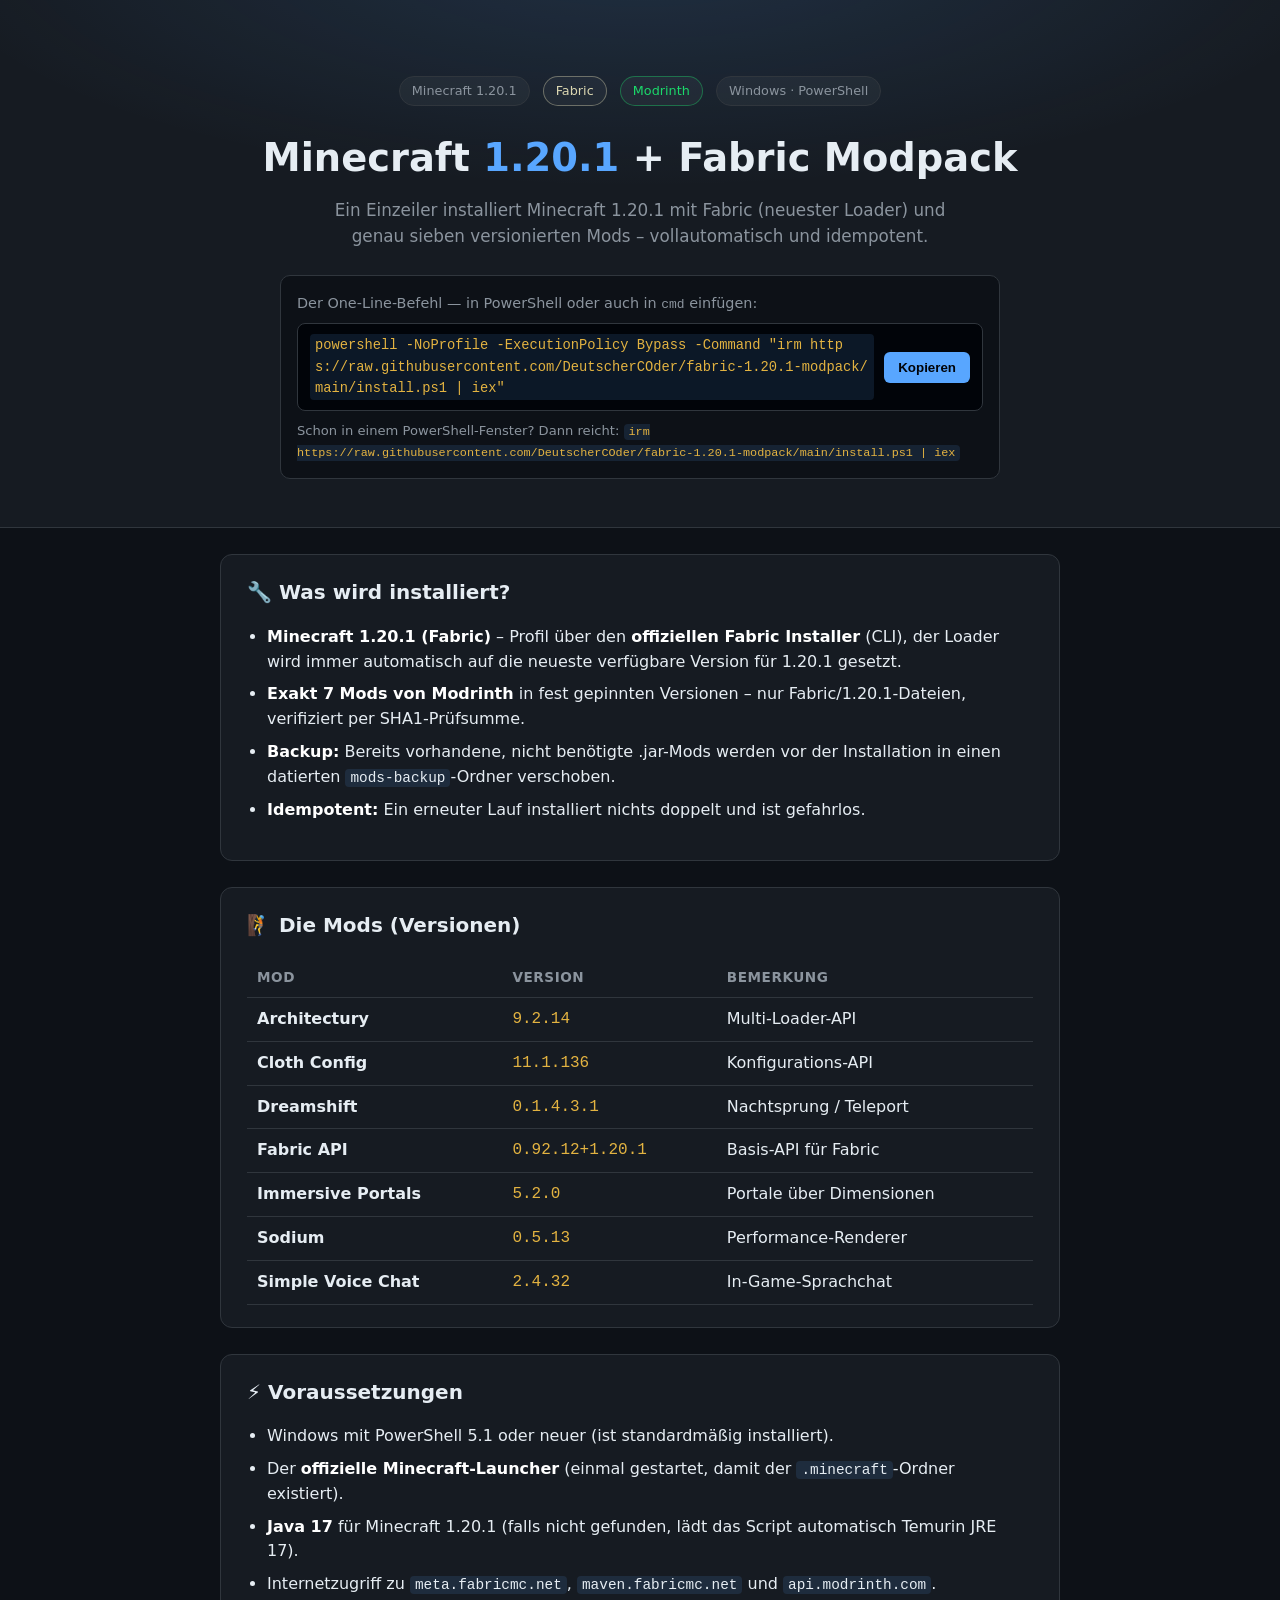
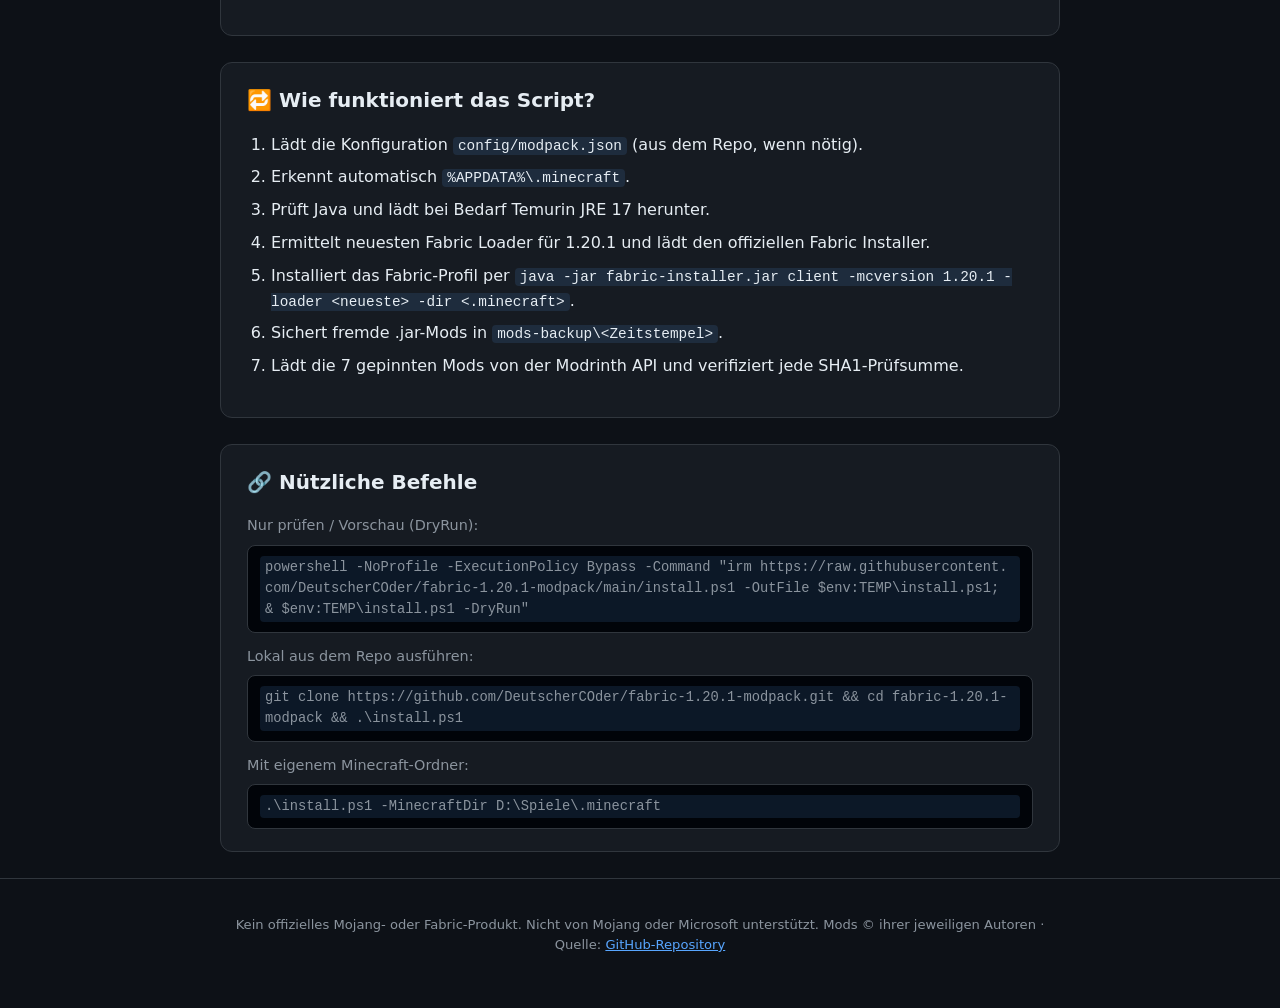
==== docs/index.html @ 3bd94fb4 "Minecraft 1.20.1 + Fabric Modpack-Installer (PowerShell, Modrinth-Mods, GitHub Pages)" ====
<!DOCTYPE html>
<html lang="de">
<head>
<meta charset="UTF-8">
<meta name="viewport" content="width=device-width, initial-scale=1.0">
<title>Minecraft 1.20.1 + Fabric Modpack &mdash; Installer</title>
<meta name="description" content="Automatischer Windows-PowerShell-Installer für Minecraft 1.20.1 mit Fabric und ausgewählten Modrinth-Mods.">
<link rel="stylesheet" href="style.css">
</head>
<body>

<header class="hero">
  <div class="container">
    <p class="badges">
      <span class="badge">Minecraft 1.20.1</span>
      <span class="badge badge-fabric">Fabric</span>
      <span class="badge badge-modrinth">Modrinth</span>
      <span class="badge">Windows &middot; PowerShell</span>
    </p>
    <h1>Minecraft <span class="accent">1.20.1</span> + Fabric Modpack</h1>
    <p class="sub">Ein Einzeiler installiert Minecraft 1.20.1 mit Fabric (neuester Loader) und genau sieben versionierten Mods &ndash; vollautomatisch und idempotent.</p>

    <div class="cmdbox">
      <p class="cmd-label">Der One-Line-Befehl &mdash; in PowerShell oder auch in <kbd>cmd</kbd> einfügen:</p>
      <div class="cmd-row">
        <code id="oneliner">powershell -NoProfile -ExecutionPolicy Bypass -Command "irm https://raw.githubusercontent.com/DeutscherCOder/fabric-1.20.1-modpack/main/install.ps1 | iex"</code>
        <button id="copybtn" onclick="copyCmd()">Kopieren</button>
      </div>
      <p class="cmd-hint">Schon in einem PowerShell-Fenster? Dann reicht: <code>irm https://raw.githubusercontent.com/DeutscherCOder/fabric-1.20.1-modpack/main/install.ps1 | iex</code></p>
      <p id="copied" class="copied hidden">&#10003; Befehl kopiert!</p>
    </div>
  </div>
</header>

<main class="container">
  <section class="card">
    <h2>&#128295; Was wird installiert?</h2>
    <ul class="checks">
      <li><strong>Minecraft 1.20.1 (Fabric)</strong> &ndash; Profil über den <strong>offiziellen Fabric Installer</strong> (CLI), der Loader wird immer automatisch auf die neueste verfügbare Version f&uuml;r 1.20.1 gesetzt.</li>
      <li><strong>Exakt 7 Mods von Modrinth</strong> in fest gepinnten Versionen &ndash; nur Fabric/1.20.1-Dateien, verifiziert per SHA1-Pr&uuml;fsumme.</li>
      <li><strong>Backup:</strong> Bereits vorhandene, nicht ben&ouml;tigte&nbsp;.jar-Mods werden vor der Installation in einen datierten <code>mods-backup</code>-Ordner verschoben.</li>
      <li><strong>Idempotent:</strong> Ein erneuter Lauf installiert nichts doppelt und ist gefahrlos.</li>
    </ul>
  </section>

  <section class="card">
    <h2>&#129495; Die Mods (Versionen)</h2>
    <div class="table-wrap">
      <table>
        <thead>
          <tr><th>Mod</th><th>Version</th><th>Bemerkung</th></tr>
        </thead>
        <tbody>
          <tr><td>Architectury</td><td>9.2.14</td><td>Multi-Loader-API</td></tr>
          <tr><td>Cloth Config</td><td>11.1.136</td><td>Konfigurations-API</td></tr>
          <tr><td>Dreamshift</td><td>0.1.4.3.1</td><td>Nachtsprung / Teleport</td></tr>
          <tr><td>Fabric API</td><td>0.92.12+1.20.1</td><td>Basis-API f&uuml;r Fabric</td></tr>
          <tr><td>Immersive Portals</td><td>5.2.0</td><td>Portale &uuml;ber Dimensionen</td></tr>
          <tr><td>Sodium</td><td>0.5.13</td><td>Performance-Renderer</td></tr>
          <tr><td>Simple Voice Chat</td><td>2.4.32</td><td>In-Game-Sprachchat</td></tr>
        </tbody>
      </table>
    </div>
  </section>

  <section class="card">
    <h2>&#9889; Voraussetzungen</h2>
    <ul class="checks">
      <li>Windows mit PowerShell 5.1 oder neuer (ist standardm&auml;&szlig;ig installiert).</li>
      <li>Der <strong>offizielle Minecraft-Launcher</strong> (einmal gestartet, damit der <code>.minecraft</code>-Ordner existiert).</li>
      <li><strong>Java 17</strong> f&uuml;r Minecraft 1.20.1 (falls nicht gefunden, l&auml;dt das Script automatisch Temurin JRE 17).</li>
      <li>Internetzugriff zu <code>meta.fabricmc.net</code>, <code>maven.fabricmc.net</code> und <code>api.modrinth.com</code>.</li>
    </ul>
  </section>

  <section class="card">
    <h2>&#128257; Wie funktioniert das Script?</h2>
    <ol class="steps">
      <li>L&auml;dt die Konfiguration <code>config/modpack.json</code> (aus dem Repo, wenn n&ouml;tig).</li>
      <li>Erkennt automatisch <code>%APPDATA%\.minecraft</code>.</li>
      <li>Pr&uuml;ft Java und l&auml;dt bei Bedarf Temurin JRE 17 herunter.</li>
      <li>Ermittelt neuesten Fabric Loader f&uuml;r 1.20.1 und l&auml;dt den offiziellen Fabric Installer.</li>
      <li>Installiert das Fabric-Profil per <code>java -jar fabric-installer.jar client -mcversion 1.20.1 -loader &lt;neueste&gt; -dir &lt;.minecraft&gt;</code>.</li>
      <li>Sichert fremde .jar-Mods in <code>mods-backup\&lt;Zeitstempel&gt;</code>.</li>
      <li>L&auml;dt die 7 gepinnten Mods von der Modrinth API und verifiziert jede SHA1-Pr&uuml;fsumme.</li>
    </ol>
  </section>

  <section class="card">
    <h2>&#128279; N&uuml;tzliche Befehle</h2>
    <div class="cmdgrid">
      <div>
        <p class="cmd-label">Nur pr&uuml;fen / Vorschau (DryRun):</p>
        <div class="cmd-row"><code>powershell -NoProfile -ExecutionPolicy Bypass -Command "irm https://raw.githubusercontent.com/DeutscherCOder/fabric-1.20.1-modpack/main/install.ps1 -OutFile $env:TEMP\install.ps1; &amp; $env:TEMP\install.ps1 -DryRun"</code></div>
      </div>
      <div>
        <p class="cmd-label">Lokal aus dem Repo ausf&uuml;hren:</p>
        <div class="cmd-row"><code>git clone https://github.com/DeutscherCOder/fabric-1.20.1-modpack.git &amp;&amp; cd fabric-1.20.1-modpack &amp;&amp; .\install.ps1</code></div>
      </div>
      <div>
        <p class="cmd-label">Mit eigenem Minecraft-Ordner:</p>
        <div class="cmd-row"><code>.\install.ps1 -MinecraftDir D:\Spiele\.minecraft</code></div>
      </div>
    </div>
  </section>
</main>

<footer class="footer">
  <div class="container">
    <p>Kein offizielles Mojang- oder Fabric-Produkt. Nicht von Mojang oder Microsoft unterst&uuml;tzt. Mods &copy; ihrer jeweiligen Autoren &middot; Quelle: <a href="https://github.com/DeutscherCOder/fabric-1.20.1-modpack" target="_blank" rel="noopener">GitHub-Repository</a></p>
  </div>
</footer>

<script>
function copyCmd() {
  const el = document.getElementById('oneliner');
  const text = el.innerText;
  const done = () => {
    const c = document.getElementById('copied');
    c.classList.remove('hidden');
    setTimeout(() => c.classList.add('hidden'), 2000);
  };
  if (navigator.clipboard && navigator.clipboard.writeText) {
    navigator.clipboard.writeText(text).then(done);
  } else {
    const ta = document.createElement('textarea');
    ta.value = text; document.body.appendChild(ta); ta.select();
    document.execCommand('copy'); document.body.removeChild(ta); done();
  }
}
</script>
</body>
</html>
---- docs/style.css ----
:root {
  --bg: #0d1117;
  --bg-2: #161b22;
  --border: #30363d;
  --text: #e6edf3;
  --muted: #8b949e;
  --accent: #58a6ff;
  --green: #3fb950;
  --fabric: #dbd7b1;
  --modrinth: #1bd96a;
}

* { box-sizing: border-box; }

body {
  margin: 0;
  font-family: "Segoe UI", system-ui, -apple-system, sans-serif;
  background: var(--bg);
  color: var(--text);
  line-height: 1.55;
}

.container { max-width: 880px; margin: 0 auto; padding: 0 20px; }

/* Hero */
.hero {
  padding: 56px 0 48px;
  text-align: center;
  background:
    radial-gradient(1200px 400px at 50% -10%, rgba(88,166,255,0.15), transparent 60%),
    var(--bg-2);
  border-bottom: 1px solid var(--border);
}

.badges { margin-bottom: 18px; }
.badge {
  display: inline-block;
  margin: 4px;
  padding: 4px 12px;
  border-radius: 999px;
  border: 1px solid var(--border);
  background: rgba(255,255,255,0.04);
  color: var(--muted);
  font-size: 0.8rem;
}
.badge-fabric { color: var(--fabric); border-color: rgba(219,215,177,0.4); }
.badge-modrinth { color: var(--modrinth); border-color: rgba(27,217,106,0.4); }

.hero h1 { font-size: 2.4rem; margin: 6px 0 10px; }
.accent { color: var(--accent); }
.sub { color: var(--muted); max-width: 640px; margin: 0 auto 26px; font-size: 1.05rem; }

/* Command box */
.cmdbox {
  max-width: 720px;
  margin: 0 auto;
  text-align: left;
  background: var(--bg);
  border: 1px solid var(--border);
  border-radius: 10px;
  padding: 16px;
}
.cmd-label { margin: 0 0 8px; color: var(--muted); font-size: 0.9rem; }
.cmd-row {
  display: flex;
  align-items: center;
  gap: 10px;
  background: #010409;
  border: 1px solid var(--border);
  border-radius: 8px;
  padding: 10px 12px;
}
.cmd-row code {
  flex: 1;
  font-family: Consolas, "Cascadia Mono", monospace;
  font-size: 0.86rem;
  color: #e3b341;
  word-break: break-all;
  white-space: pre-wrap;
}
.cmd-row button {
  background: var(--accent);
  color: #010409;
  border: 0;
  padding: 8px 14px;
  border-radius: 6px;
  font-weight: 600;
  cursor: pointer;
  white-space: nowrap;
}
.cmd-row button:hover { filter: brightness(1.1); }
.cmd-hint { margin: 10px 0 0; font-size: 0.82rem; color: var(--muted); }
.cmd-hint code { color: #e3b341; font-family: Consolas, monospace; }
.copied { color: var(--green); font-size: 0.85rem; margin: 8px 0 0; }
.hidden { display: none; }

/* Cards */
.card {
  background: var(--bg-2);
  border: 1px solid var(--border);
  border-radius: 12px;
  margin: 26px 0;
  padding: 22px 26px;
}
.card h2 { margin-top: 0; font-size: 1.25rem; }

.checks { padding-left: 20px; }
.checks li { margin: 8px 0; }
.checks strong { color: #fff; }
code, kbd { font-family: Consolas, "Cascadia Mono", monospace; font-size: 0.9em; }
code { background: rgba(88,166,255,0.12); padding: 1px 5px; border-radius: 4px; }

.steps { padding-left: 24px; }
.steps li { margin: 8px 0; }

/* Table */
.table-wrap { overflow-x: auto; }
table { width: 100%; border-collapse: collapse; }
th, td { text-align: left; padding: 9px 10px; border-bottom: 1px solid var(--border); }
th { color: var(--muted); font-size: 0.85rem; text-transform: uppercase; letter-spacing: 0.04em; }
td:first-child { font-weight: 600; }
td:nth-child(2) { color: #e3b341; font-family: Consolas, monospace; white-space: nowrap; }

/* Command grid */
.cmdgrid { display: grid; gap: 12px; }
.cmdgrid .cmd-row code { color: #8b949e; }

/* Footer */
.footer {
  border-top: 1px solid var(--border);
  color: var(--muted);
  font-size: 0.82rem;
  padding: 22px 0 40px;
  text-align: center;
}
.footer a { color: var(--accent); }

@media (max-width: 600px) {
  .hero h1 { font-size: 1.7rem; }
  .cmd-row { flex-direction: column; }
  .cmd-row button { width: 100%; }
}
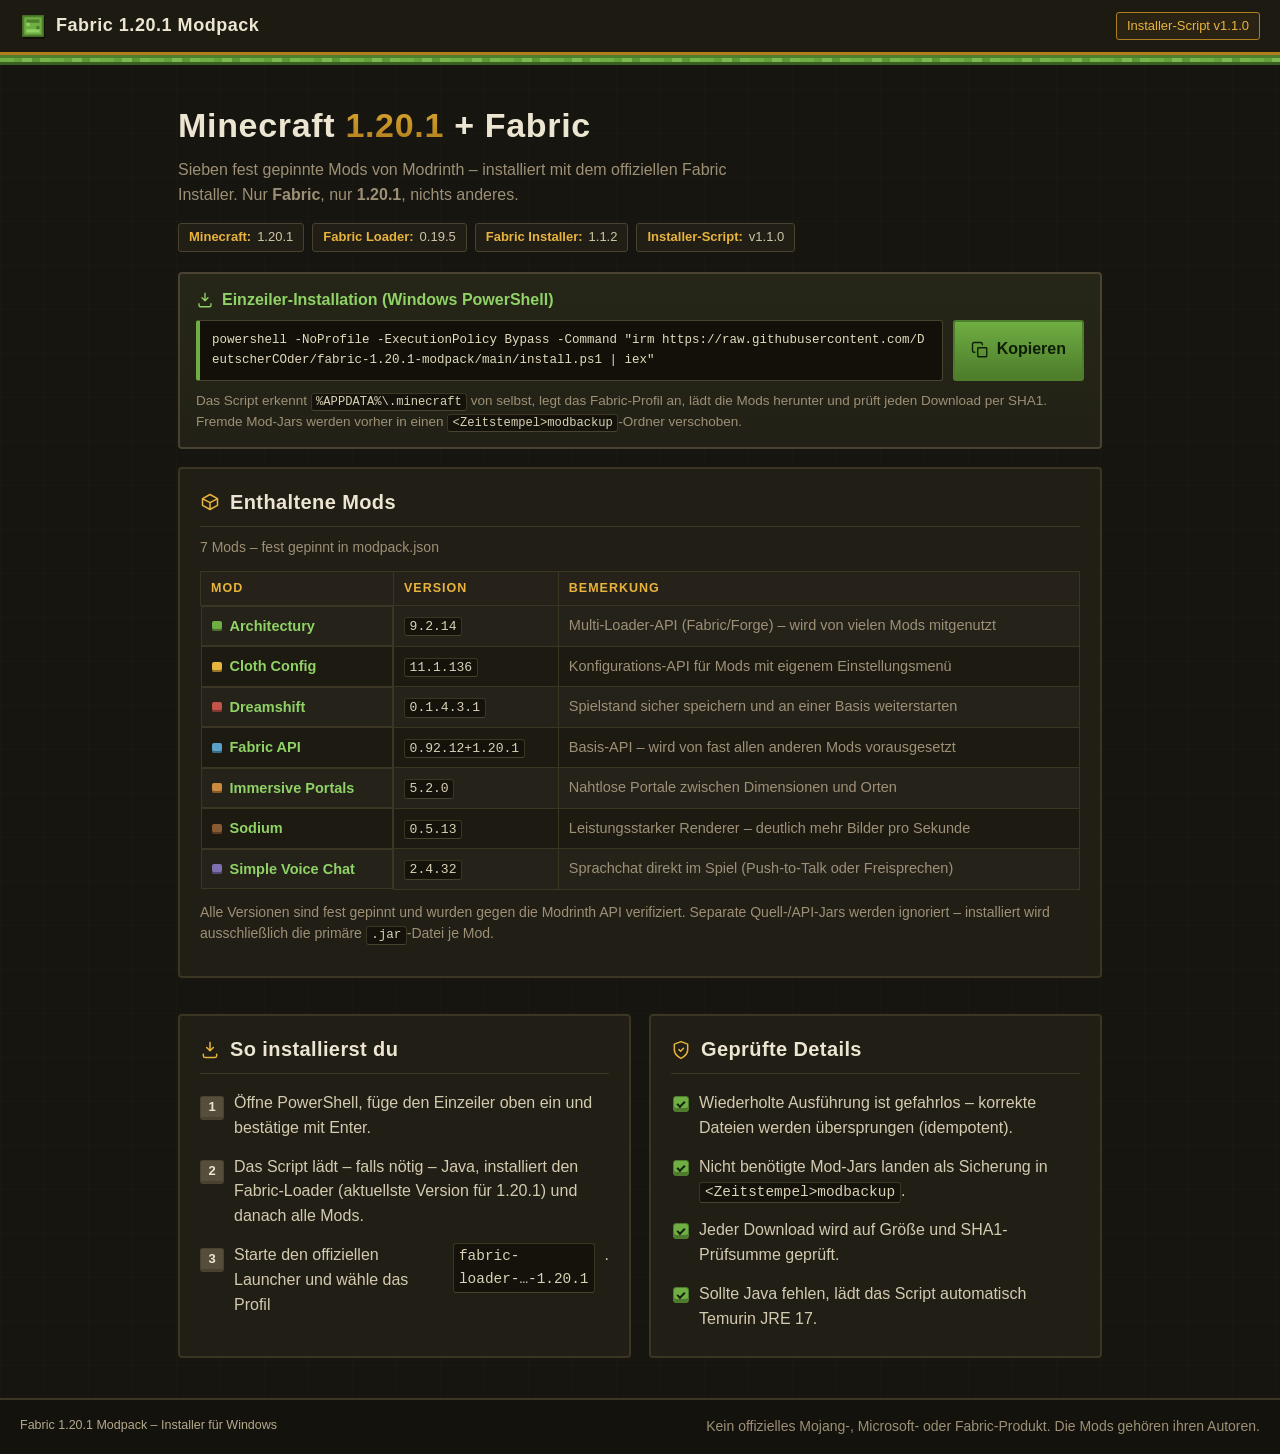
==== commit a40cd256: "Website ueberarbeitet + UTF-8 + Backup-Format '<Zeitstempel>modbackup' + echtes Download-Progress" ====
--- a/docs/index.html
+++ b/docs/index.html
@@ -1,133 +1,263 @@
 <!DOCTYPE html>
 <html lang="de">
 <head>
-<meta charset="UTF-8">
-<meta name="viewport" content="width=device-width, initial-scale=1.0">
-<title>Minecraft 1.20.1 + Fabric Modpack &mdash; Installer</title>
-<meta name="description" content="Automatischer Windows-PowerShell-Installer für Minecraft 1.20.1 mit Fabric und ausgewählten Modrinth-Mods.">
+<meta charset="utf-8">
+<meta name="viewport" content="width=device-width, initial-scale=1">
+<title>Fabric 1.20.1 Modpack – Installer</title>
+<link rel="icon" href="data:image/svg+xml,%3Csvg xmlns='http://www.w3.org/2000/svg' viewBox='0 0 16 16'%3E%3Crect width='16' height='16' fill='%236fae43'/%3E%3Crect width='16' height='4' fill='%234e7d2c'/%3E%3C/svg%3E">
 <link rel="stylesheet" href="style.css">
 </head>
 <body>
 
-<header class="hero">
-  <div class="container">
-    <p class="badges">
-      <span class="badge">Minecraft 1.20.1</span>
-      <span class="badge badge-fabric">Fabric</span>
-      <span class="badge badge-modrinth">Modrinth</span>
-      <span class="badge">Windows &middot; PowerShell</span>
-    </p>
-    <h1>Minecraft <span class="accent">1.20.1</span> + Fabric Modpack</h1>
-    <p class="sub">Ein Einzeiler installiert Minecraft 1.20.1 mit Fabric (neuester Loader) und genau sieben versionierten Mods &ndash; vollautomatisch und idempotent.</p>
-
-    <div class="cmdbox">
-      <p class="cmd-label">Der One-Line-Befehl &mdash; in PowerShell oder auch in <kbd>cmd</kbd> einfügen:</p>
+<header class="topbar">
+  <div class="brand">
+    <svg viewBox="0 0 24 24" class="brand-ico" aria-hidden="true">
+      <rect x="3" y="3" width="18" height="18" fill="#6fae43" stroke="#4e7d2c" stroke-width="2"/>
+      <rect x="6" y="6" width="12" height="3" fill="#4e7d2c"/>
+      <rect x="6" y="15" width="12" height="3" fill="#8fd265"/>
+      <rect x="6" y="9" width="3" height="3" fill="#8fd265"/>
+      <rect x="15" y="12" width="3" height="3" fill="#4e7d2c"/>
+    </svg>
+    <span>Fabric&nbsp;1.20.1&nbsp;Modpack</span>
+  </div>
+  <span class="chip chip-gold" id="chipScript">Installer-Script v…</span>
+</header>
+
+<div class="grass" aria-hidden="true"></div>
+
+<main class="wrap">
+
+  <section class="hero">
+    <h1>Minecraft <em>1.20.1</em> + Fabric</h1>
+    <p class="sub">Sieben fest gepinnte Mods von Modrinth – installiert mit dem
+       offiziellen Fabric Installer. Nur <strong>Fabric</strong>, nur
+       <strong>1.20.1</strong>, nichts anderes.</p>
+
+    <div class="facts" id="facts">
+      <span class="chip">Minecraft-Version: lädt …</span>
+    </div>
+
+    <div class="cmd">
+      <div class="cmd-label">
+        <svg viewBox="0 0 24 24" class="ic" aria-hidden="true"><path d="M4 17v2a2 2 0 0 0 2 2h12a2 2 0 0 0 2-2v-2M12 3v10m0 0l-4-4m4 4l4-4"/></svg>
+        Einzeiler-Installation (Windows PowerShell)
+      </div>
       <div class="cmd-row">
-        <code id="oneliner">powershell -NoProfile -ExecutionPolicy Bypass -Command "irm https://raw.githubusercontent.com/DeutscherCOder/fabric-1.20.1-modpack/main/install.ps1 | iex"</code>
-        <button id="copybtn" onclick="copyCmd()">Kopieren</button>
+        <code id="oneline">powershell -NoProfile -ExecutionPolicy Bypass -Command "irm https://raw.githubusercontent.com/DeutscherCOder/fabric-1.20.1-modpack/main/install.ps1 | iex"</code>
+        <button id="copyBtn" type="button">
+          <svg viewBox="0 0 24 24" class="ic" aria-hidden="true"><rect x="9" y="9" width="12" height="12" rx="1"/><path d="M5 15H4a2 2 0 0 1-2-2V4a2 2 0 0 1 2-2h9a2 2 0 0 1 2 2v1"/></svg>
+          <span id="copyLabel">Kopieren</span>
+        </button>
       </div>
-      <p class="cmd-hint">Schon in einem PowerShell-Fenster? Dann reicht: <code>irm https://raw.githubusercontent.com/DeutscherCOder/fabric-1.20.1-modpack/main/install.ps1 | iex</code></p>
-      <p id="copied" class="copied hidden">&#10003; Befehl kopiert!</p>
+      <p class="cmd-hint">Das Script erkennt <code>%APPDATA%\.minecraft</code> von selbst,
+         legt das Fabric-Profil an, lädt die Mods herunter und prüft jeden Download per SHA1.
+         Fremde Mod-Jars werden vorher in einen <code>&lt;Zeitstempel&gt;modbackup</code>-Ordner
+         verschoben.</p>
     </div>
-  </div>
-</header>
-
-<main class="container">
-  <section class="card">
-    <h2>&#128295; Was wird installiert?</h2>
-    <ul class="checks">
-      <li><strong>Minecraft 1.20.1 (Fabric)</strong> &ndash; Profil über den <strong>offiziellen Fabric Installer</strong> (CLI), der Loader wird immer automatisch auf die neueste verfügbare Version f&uuml;r 1.20.1 gesetzt.</li>
-      <li><strong>Exakt 7 Mods von Modrinth</strong> in fest gepinnten Versionen &ndash; nur Fabric/1.20.1-Dateien, verifiziert per SHA1-Pr&uuml;fsumme.</li>
-      <li><strong>Backup:</strong> Bereits vorhandene, nicht ben&ouml;tigte&nbsp;.jar-Mods werden vor der Installation in einen datierten <code>mods-backup</code>-Ordner verschoben.</li>
-      <li><strong>Idempotent:</strong> Ein erneuter Lauf installiert nichts doppelt und ist gefahrlos.</li>
-    </ul>
   </section>
 
-  <section class="card">
-    <h2>&#129495; Die Mods (Versionen)</h2>
-    <div class="table-wrap">
+  <section class="card" id="mods">
+    <h2>
+      <svg viewBox="0 0 24 24" class="ic" aria-hidden="true"><path d="M21 8l-9-5-9 5v8l9 5 9-5V8zM3.3 8.2L12 12.8l8.7-4.6M12 12.8V21"/></svg>
+      Enthaltene Mods
+    </h2>
+    <p class="muted" id="modStatus">Lade Modliste aus <code>modpack.json</code> …</p>
+    <div class="tablewrap">
       <table>
         <thead>
           <tr><th>Mod</th><th>Version</th><th>Bemerkung</th></tr>
         </thead>
-        <tbody>
-          <tr><td>Architectury</td><td>9.2.14</td><td>Multi-Loader-API</td></tr>
-          <tr><td>Cloth Config</td><td>11.1.136</td><td>Konfigurations-API</td></tr>
-          <tr><td>Dreamshift</td><td>0.1.4.3.1</td><td>Nachtsprung / Teleport</td></tr>
-          <tr><td>Fabric API</td><td>0.92.12+1.20.1</td><td>Basis-API f&uuml;r Fabric</td></tr>
-          <tr><td>Immersive Portals</td><td>5.2.0</td><td>Portale &uuml;ber Dimensionen</td></tr>
-          <tr><td>Sodium</td><td>0.5.13</td><td>Performance-Renderer</td></tr>
-          <tr><td>Simple Voice Chat</td><td>2.4.32</td><td>In-Game-Sprachchat</td></tr>
+        <tbody id="modRows">
+          <tr><td colspan="3" class="placeholder">…</td></tr>
         </tbody>
       </table>
     </div>
+    <p class="muted note">Alle Versionen sind fest gepinnt und wurden gegen die Modrinth API
+       verifiziert. Separate Quell-/API-Jars werden ignoriert – installiert wird ausschließlich
+       die primäre <code>.jar</code>-Datei je Mod.</p>
   </section>
 
-  <section class="card">
-    <h2>&#9889; Voraussetzungen</h2>
-    <ul class="checks">
-      <li>Windows mit PowerShell 5.1 oder neuer (ist standardm&auml;&szlig;ig installiert).</li>
-      <li>Der <strong>offizielle Minecraft-Launcher</strong> (einmal gestartet, damit der <code>.minecraft</code>-Ordner existiert).</li>
-      <li><strong>Java 17</strong> f&uuml;r Minecraft 1.20.1 (falls nicht gefunden, l&auml;dt das Script automatisch Temurin JRE 17).</li>
-      <li>Internetzugriff zu <code>meta.fabricmc.net</code>, <code>maven.fabricmc.net</code> und <code>api.modrinth.com</code>.</li>
-    </ul>
-  </section>
-
-  <section class="card">
-    <h2>&#128257; Wie funktioniert das Script?</h2>
-    <ol class="steps">
-      <li>L&auml;dt die Konfiguration <code>config/modpack.json</code> (aus dem Repo, wenn n&ouml;tig).</li>
-      <li>Erkennt automatisch <code>%APPDATA%\.minecraft</code>.</li>
-      <li>Pr&uuml;ft Java und l&auml;dt bei Bedarf Temurin JRE 17 herunter.</li>
-      <li>Ermittelt neuesten Fabric Loader f&uuml;r 1.20.1 und l&auml;dt den offiziellen Fabric Installer.</li>
-      <li>Installiert das Fabric-Profil per <code>java -jar fabric-installer.jar client -mcversion 1.20.1 -loader &lt;neueste&gt; -dir &lt;.minecraft&gt;</code>.</li>
-      <li>Sichert fremde .jar-Mods in <code>mods-backup\&lt;Zeitstempel&gt;</code>.</li>
-      <li>L&auml;dt die 7 gepinnten Mods von der Modrinth API und verifiziert jede SHA1-Pr&uuml;fsumme.</li>
-    </ol>
-  </section>
-
-  <section class="card">
-    <h2>&#128279; N&uuml;tzliche Befehle</h2>
-    <div class="cmdgrid">
-      <div>
-        <p class="cmd-label">Nur pr&uuml;fen / Vorschau (DryRun):</p>
-        <div class="cmd-row"><code>powershell -NoProfile -ExecutionPolicy Bypass -Command "irm https://raw.githubusercontent.com/DeutscherCOder/fabric-1.20.1-modpack/main/install.ps1 -OutFile $env:TEMP\install.ps1; &amp; $env:TEMP\install.ps1 -DryRun"</code></div>
-      </div>
-      <div>
-        <p class="cmd-label">Lokal aus dem Repo ausf&uuml;hren:</p>
-        <div class="cmd-row"><code>git clone https://github.com/DeutscherCOder/fabric-1.20.1-modpack.git &amp;&amp; cd fabric-1.20.1-modpack &amp;&amp; .\install.ps1</code></div>
-      </div>
-      <div>
-        <p class="cmd-label">Mit eigenem Minecraft-Ordner:</p>
-        <div class="cmd-row"><code>.\install.ps1 -MinecraftDir D:\Spiele\.minecraft</code></div>
-      </div>
-    </div>
-  </section>
+  <div class="grid2">
+    <section class="card">
+      <h2>
+        <svg viewBox="0 0 24 24" class="ic" aria-hidden="true"><path d="M12 3v10m0 0l-4-4m4 4l4-4M4 17v2a2 2 0 0 0 2 2h12a2 2 0 0 0 2-2v-2"/></svg>
+        So installierst du
+      </h2>
+      <ol class="steps">
+        <li>
+          <span class="step-n">1</span>
+          Öffne PowerShell, füge den Einzeiler oben ein und bestätige mit Enter.
+        </li>
+        <li>
+          <span class="step-n">2</span>
+          Das Script lädt – falls nötig – Java, installiert den Fabric-Loader (aktuellste
+          Version für 1.20.1) und danach alle Mods.
+        </li>
+        <li>
+          <span class="step-n">3</span>
+          Starte den offiziellen Launcher und wähle das Profil
+          <code>fabric-loader-…-1.20.1</code>.
+        </li>
+      </ol>
+    </section>
+
+    <section class="card">
+      <h2>
+        <svg viewBox="0 0 24 24" class="ic" aria-hidden="true"><path d="M12 22s8-3.5 8-10V5l-8-3-8 3v7c0 6.5 8 10 8 10z"/><path d="M9.5 11.5l2 2 3.5-3.5"/></svg>
+        Geprüfte Details
+      </h2>
+      <ul class="checks">
+        <li>Wiederholte Ausführung ist gefahrlos – korrekte Dateien werden übersprungen (idempotent).</li>
+        <li>Nicht benötigte Mod-Jars landen als Sicherung in <code>&lt;Zeitstempel&gt;modbackup</code>.</li>
+        <li>Jeder Download wird auf Größe und SHA1-Prüfsumme geprüft.</li>
+        <li>Sollte Java fehlen, lädt das Script automatisch Temurin&nbsp;JRE&nbsp;17.</li>
+      </ul>
+    </section>
+  </div>
+
 </main>
 
-<footer class="footer">
-  <div class="container">
-    <p>Kein offizielles Mojang- oder Fabric-Produkt. Nicht von Mojang oder Microsoft unterst&uuml;tzt. Mods &copy; ihrer jeweiligen Autoren &middot; Quelle: <a href="https://github.com/DeutscherCOder/fabric-1.20.1-modpack" target="_blank" rel="noopener">GitHub-Repository</a></p>
-  </div>
+<footer>
+  <span>Fabric 1.20.1 Modpack – Installer für Windows</span>
+  <span class="muted">Kein offizielles Mojang-, Microsoft- oder Fabric-Produkt. Die Mods gehören ihren Autoren.</span>
 </footer>
 
 <script>
-function copyCmd() {
-  const el = document.getElementById('oneliner');
-  const text = el.innerText;
-  const done = () => {
-    const c = document.getElementById('copied');
-    c.classList.remove('hidden');
-    setTimeout(() => c.classList.add('hidden'), 2000);
-  };
-  if (navigator.clipboard && navigator.clipboard.writeText) {
-    navigator.clipboard.writeText(text).then(done);
-  } else {
-    const ta = document.createElement('textarea');
-    ta.value = text; document.body.appendChild(ta); ta.select();
-    document.execCommand('copy'); document.body.removeChild(ta); done();
-  }
-}
+(function () {
+  "use strict";
+
+  var RAW = "https://raw.githubusercontent.com/DeutscherCOder/fabric-1.20.1-modpack/main/config/modpack.json";
+
+  function el(id) { return document.getElementById(id); }
+
+  function fetchConfig() {
+    var sources = [RAW, "../config/modpack.json", "./config/modpack.json"];
+    var lastErr = null;
+    function attempt() {
+      if (!sources.length) return Promise.reject(lastErr || new Error("k.A."));
+      var src = sources.shift();
+      return fetch(src, { cache: "no-store" })
+        .then(function (r) {
+          if (!r.ok) throw new Error("HTTP " + r.status);
+          return r.json();
+        })
+        .catch(function (e) { lastErr = e; return attempt(); });
+    }
+    return attempt();
+  }
+
+  // Inline-SVG-Bausteine für die Tabellen-Zeile (keine Emojis)
+  var dotColors = ["#6fae43", "#e8b43d", "#c2544a", "#5aa2c9", "#c98a3d", "#8a5a33", "#7f6fae"];
+
+  function renderFacts(cfg) {
+    var v = cfg.versions || {};
+    var items = [
+      ["Minecraft", v.minecraft || cfg.minecraftVersion || "1.20.1", ""],
+      ["Fabric Loader", v.loader || "0.19.5", "Stand – wird bei Installation automatisch auf die neueste gesetzt"],
+      ["Fabric Installer", v.installer || "1.1.2", ""],
+      ["Installer-Script", "v" + (v.script || cfg.scriptVersion || "1.1.0"), ""]
+    ];
+    var wrap = el("facts");
+    wrap.innerHTML = "";
+    items.forEach(function (it) {
+      var chip = document.createElement("span");
+      chip.className = "chip";
+      chip.innerHTML = "<b>" + it[0] + ":</b> " + it[1];
+      if (it[2]) {
+        chip.title = it[2];
+        chip.classList.add("chip-tip");
+      }
+      wrap.appendChild(chip);
+    });
+    var s = el("chipScript");
+    var sv = v.script || cfg.scriptVersion;
+    s.textContent = sv ? "Installer-Script v" + sv : "Installer-Script";
+  }
+
+  function renderMods(cfg) {
+    var tbody = el("modRows");
+    var mods = cfg.mods || [];
+    tbody.innerHTML = "";
+    mods.forEach(function (m, i) {
+      var tr = document.createElement("tr");
+      var dot = dotColors[i % dotColors.length];
+
+      var tdName = document.createElement("td");
+      tdName.className = "mod";
+      var dotEl = document.createElement("span");
+      dotEl.className = "dot";
+      dotEl.style.background = dot;
+      tdName.appendChild(dotEl);
+      var link = document.createElement("a");
+      link.href = "https://modrinth.com/mod/" + encodeURIComponent(m.slug);
+      link.target = "_blank";
+      link.rel = "noopener noreferrer";
+      link.textContent = m.name;
+      tdName.appendChild(link);
+
+      var tdVer = document.createElement("td");
+      var ver = document.createElement("code");
+      ver.textContent = m.version || m.modrinthVersion || "?";
+      tdVer.appendChild(ver);
+
+      var tdNote = document.createElement("td");
+      tdNote.className = "note-cell";
+      tdNote.textContent = m.bemerkung || "–";
+
+      tr.appendChild(tdName);
+      tr.appendChild(tdVer);
+      tr.appendChild(tdNote);
+      tbody.appendChild(tr);
+    });
+  }
+
+  function failMods(msg) {
+    el("modStatus").innerHTML = "Modliste konnte nicht geladen werden. Fallback siehe " +
+      '<a href="https://github.com/DeutscherCOder/fabric-1.20.1-modpack/blob/main/config/modpack.json" target="_blank" rel="noopener noreferrer">modpack.json</a>.' +
+      "<br><span class=\"err\">" + msg + "</span>";
+    el("modRows").innerHTML = '<tr><td colspan="3" class="placeholder">Laden fehlgeschlagen</td></tr>';
+  }
+
+  fetchConfig().then(function (cfg) {
+    var count = (cfg.mods || []).length;
+    el("modStatus").textContent = count + " Mods – fest gepinnt in modpack.json";
+    renderFacts(cfg);
+    renderMods(cfg);
+  }).catch(function (e) {
+    failMods(String(e && e.message ? e.message : e));
+  });
+
+  // Kopieren-Button (mit Legacy-Fallback für ältere Browser)
+  var codeEl = el("oneline");
+  var copyBtn = el("copyBtn");
+  var copyLabel = el("copyLabel");
+  copyBtn.addEventListener("click", function () {
+    var done = function () {
+      copyLabel.textContent = "Kopiert";
+      copyBtn.classList.add("done");
+      setTimeout(function () {
+        copyLabel.textContent = "Kopieren";
+        copyBtn.classList.remove("done");
+      }, 1800);
+    };
+    if (navigator.clipboard && navigator.clipboard.writeText) {
+      navigator.clipboard.writeText(codeEl.textContent).then(done, function () { legacyCopy(); done(); });
+    } else {
+      legacyCopy();
+      done();
+    }
+  });
+  function legacyCopy() {
+    var ta = document.createElement("textarea");
+    ta.value = codeEl.textContent;
+    ta.style.position = "fixed";
+    ta.style.opacity = "0";
+    document.body.appendChild(ta);
+    ta.select();
+    try { document.execCommand("copy"); } catch (e) {}
+    document.body.removeChild(ta);
+  }
+})();
 </script>
 </body>
 </html>
--- a/docs/style.css
+++ b/docs/style.css
@@ -1,142 +1,419 @@
+/* =====================================================================
+   Fabric 1.20.1 Modpack – Website
+   Bewusst "handgebauter" Look: harte Kanten, Gras-/Erdtöne, Pixel-Streifen.
+   ===================================================================== */
+
 :root {
-  --bg: #0d1117;
-  --bg-2: #161b22;
-  --border: #30363d;
-  --text: #e6edf3;
-  --muted: #8b949e;
-  --accent: #58a6ff;
-  --green: #3fb950;
-  --fabric: #dbd7b1;
-  --modrinth: #1bd96a;
+  --bg:      #17150f;
+  --bg-2:    #1d1a12;
+  --panel:   #211e15;
+  --panel-2: #262219;
+  --line:    #3b3523;
+  --line-2:  #4a4230;
+  --ink:     #ece5d1;
+  --muted:   #9d9076;
+  --grass:   #6fae43;
+  --grass-d: #4e7d2c;
+  --grass-l: #8fd265;
+  --gold:    #e8b43d;
+  --gold-d:  #b07f1d;
+  --red:     #c2544a;
+  --stone:   #564e3a;
 }
 
 * { box-sizing: border-box; }
 
+html, body {
+  margin: 0;
+  padding: 0;
+}
+
 body {
-  margin: 0;
-  font-family: "Segoe UI", system-ui, -apple-system, sans-serif;
-  background: var(--bg);
-  color: var(--text);
+  background-color: var(--bg);
+  background-image:
+    repeating-linear-gradient(0deg, rgba(255,255,255,0.013) 0 1px, transparent 1px 44px),
+    repeating-linear-gradient(90deg, rgba(255,255,255,0.013) 0 1px, transparent 1px 44px);
+  color: var(--ink);
+  font-family: "Segoe UI", Roboto, "Helvetica Neue", Arial, sans-serif;
+  font-size: 16px;
   line-height: 1.55;
 }
 
-.container { max-width: 880px; margin: 0 auto; padding: 0 20px; }
-
-/* Hero */
-.hero {
-  padding: 56px 0 48px;
-  text-align: center;
+a { color: var(--grass-l); }
+a:hover { color: #b3ee8d; }
+
+code {
+  font-family: "Cascadia Mono", Consolas, "Courier New", monospace;
+  font-size: 0.9em;
+  background: #14120b;
+  border: 1px solid var(--line);
+  border-bottom-color: var(--line-2);
+  border-radius: 3px;
+  padding: 0.1em 0.35em;
+  color: #d9d2b6;
+}
+
+/* ------------------------------------------------------------------ */
+/* Kopfzeile                                                          */
+/* ------------------------------------------------------------------ */
+
+.topbar {
+  display: flex;
+  align-items: center;
+  justify-content: space-between;
+  gap: 12px;
+  padding: 12px 20px;
+  background: #1d1a12;
+  border-bottom: 3px solid var(--gold-d);
+  flex-wrap: wrap;
+}
+
+.brand {
+  display: flex;
+  align-items: center;
+  gap: 10px;
+  font-weight: 700;
+  font-size: 18px;
+  letter-spacing: 0.03em;
+}
+
+.brand-ico {
+  width: 26px;
+  height: 26px;
+  flex: 0 0 auto;
+  filter: drop-shadow(1px 2px 0 rgba(0,0,0,0.45));
+}
+
+/* Gras-Streifen als Deko unter der Kopfzeile */
+.grass {
+  height: 10px;
   background:
-    radial-gradient(1200px 400px at 50% -10%, rgba(88,166,255,0.15), transparent 60%),
-    var(--bg-2);
-  border-bottom: 1px solid var(--border);
-}
-
-.badges { margin-bottom: 18px; }
-.badge {
-  display: inline-block;
-  margin: 4px;
-  padding: 4px 12px;
-  border-radius: 999px;
-  border: 1px solid var(--border);
-  background: rgba(255,255,255,0.04);
+    linear-gradient(#4e7d2c, #4e7d2c) 0 0 / 100% 3px no-repeat,
+    repeating-linear-gradient(90deg,
+      #6fae43 0 14px, #63a03a 14px 22px, #7cb950 22px 32px,
+      #5d9836 32px 40px, #77b54c 40px 50px);
+  border-bottom: 3px solid #3a5f21;
+}
+
+/* ------------------------------------------------------------------ */
+/* Layout                                                             */
+/* ------------------------------------------------------------------ */
+
+.wrap {
+  max-width: 960px;
+  margin: 0 auto;
+  padding: 26px 18px 40px;
+}
+
+.grid2 {
+  display: grid;
+  grid-template-columns: 1fr 1fr;
+  gap: 18px;
+  margin-top: 18px;
+}
+
+@media (max-width: 720px) {
+  .grid2 { grid-template-columns: 1fr; }
+}
+
+/* ------------------------------------------------------------------ */
+/* Hero                                                               */
+/* ------------------------------------------------------------------ */
+
+.hero h1 {
+  margin: 8px 0 6px;
+  font-size: 34px;
+  font-weight: 800;
+  letter-spacing: 0.02em;
+}
+
+.hero h1 em {
+  font-style: normal;
+  color: var(--gold);
+  background: linear-gradient(#d9a52f, var(--gold-d));
+  -webkit-background-clip: text;
+  background-clip: text;
+  -webkit-text-fill-color: transparent;
+}
+
+.sub {
+  margin: 0 0 16px;
   color: var(--muted);
-  font-size: 0.8rem;
-}
-.badge-fabric { color: var(--fabric); border-color: rgba(219,215,177,0.4); }
-.badge-modrinth { color: var(--modrinth); border-color: rgba(27,217,106,0.4); }
-
-.hero h1 { font-size: 2.4rem; margin: 6px 0 10px; }
-.accent { color: var(--accent); }
-.sub { color: var(--muted); max-width: 640px; margin: 0 auto 26px; font-size: 1.05rem; }
-
-/* Command box */
-.cmdbox {
-  max-width: 720px;
-  margin: 0 auto;
+  max-width: 62ch;
+}
+
+.facts {
+  display: flex;
+  flex-wrap: wrap;
+  gap: 8px;
+  margin-bottom: 20px;
+}
+
+.chip {
+  display: inline-flex;
+  align-items: center;
+  gap: 6px;
+  border: 1px solid var(--line-2);
+  background: var(--panel);
+  border-radius: 3px;
+  font-size: 13px;
+  padding: 3px 10px;
+  color: #cfc6a8;
+}
+
+.chip b { color: var(--gold); font-weight: 700; }
+.chip-gold {
+  border-color: var(--gold-d);
+  background: #2a2314;
+  color: var(--gold);
+}
+.chip-tip { cursor: help; }
+
+/* Befehls-Box */
+.cmd {
+  border: 2px solid var(--line-2);
+  border-radius: 4px;
+  background:
+    linear-gradient(180deg, rgba(111,174,67,0.06), rgba(111,174,67,0.02)),
+    var(--panel);
+  padding: 14px 16px;
+}
+
+.cmd-label {
+  display: flex;
+  align-items: center;
+  gap: 8px;
+  font-weight: 700;
+  color: var(--grass-l);
+  margin-bottom: 8px;
+}
+
+.cmd-row {
+  display: flex;
+  gap: 10px;
+  flex-wrap: wrap;
+}
+
+.cmd-row code {
+  flex: 1 1 420px;
+  display: block;
+  padding: 10px 12px;
+  border: 1px solid var(--line-2);
+  border-left: 4px solid var(--grass);
+  background: #121009;
+  color: #e3dcbf;
+  white-space: pre-wrap;
+  word-break: break-all;
+  font-size: 12.5px;
+  border-radius: 3px;
+}
+
+.cmd-hint {
+  margin: 10px 0 0;
+  color: var(--muted);
+  font-size: 13.5px;
+}
+
+/* ------------------------------------------------------------------ */
+/* Buttons                                                            */
+/* ------------------------------------------------------------------ */
+
+button {
+  font: inherit;
+  cursor: pointer;
+  border: 2px solid var(--grass-d);
+  border-bottom-width: 4px;
+  border-radius: 3px;
+  background: linear-gradient(180deg, var(--grass), var(--grass-d));
+  color: #0f1c06;
+  font-weight: 700;
+  padding: 8px 16px;
+  display: inline-flex;
+  align-items: center;
+  gap: 8px;
+  transition: transform 0.06s ease, filter 0.12s ease;
+}
+
+button:hover { filter: brightness(1.08); }
+button:active { transform: translateY(2px); border-bottom-width: 2px; }
+button.done { background: linear-gradient(180deg, #8fd265, #5d9836); }
+
+.ic {
+  width: 18px;
+  height: 18px;
+  fill: none;
+  stroke: currentColor;
+  stroke-width: 1.8;
+  stroke-linecap: round;
+  stroke-linejoin: round;
+  flex: 0 0 auto;
+}
+
+/* ------------------------------------------------------------------ */
+/* Karten / Sektionen                                                 */
+/* ------------------------------------------------------------------ */
+
+.card {
+  border: 2px solid var(--line);
+  border-radius: 4px;
+  background: var(--panel);
+  padding: 18px 20px;
+  margin-top: 18px;
+}
+
+.card h2 {
+  display: flex;
+  align-items: center;
+  gap: 10px;
+  margin: 0 0 10px;
+  font-size: 20px;
+  font-weight: 800;
+  letter-spacing: 0.02em;
+  padding-bottom: 8px;
+  border-bottom: 1px solid var(--line);
+}
+
+.card h2 .ic { color: var(--gold); width: 20px; height: 20px; }
+
+.muted { color: var(--muted); font-size: 14px; margin: 0 0 12px; }
+
+.note { margin-top: 12px; }
+
+.err { color: var(--red); }
+
+/* ------------------------------------------------------------------ */
+/* Mod-Tabelle                                                        */
+/* ------------------------------------------------------------------ */
+
+.tablewrap { overflow-x: auto; }
+
+table {
+  width: 100%;
+  border-collapse: collapse;
+  font-size: 14.5px;
+}
+
+thead th {
   text-align: left;
-  background: var(--bg);
-  border: 1px solid var(--border);
-  border-radius: 10px;
-  padding: 16px;
-}
-.cmd-label { margin: 0 0 8px; color: var(--muted); font-size: 0.9rem; }
-.cmd-row {
-  display: flex;
-  align-items: center;
+  font-size: 12.5px;
+  text-transform: uppercase;
+  letter-spacing: 0.08em;
+  color: var(--gold);
+  background: var(--panel-2);
+  padding: 7px 10px;
+  border: 1px solid var(--line);
+}
+
+tbody td {
+  padding: 8px 10px;
+  border: 1px solid var(--line);
+  vertical-align: top;
+}
+
+tbody tr:nth-child(odd) td { background: rgba(255,255,255,0.02); }
+tbody tr:nth-child(even) td { background: rgba(0,0,0,0.12); }
+
+td.mod {
+  display: flex;
+  align-items: center;
+  gap: 8px;
+  font-weight: 600;
+  white-space: nowrap;
+}
+
+td.mod a { text-decoration: none; }
+td.mod a:hover { text-decoration: underline; }
+
+.dot {
+  width: 10px;
+  height: 10px;
+  border-radius: 2px;
+  box-shadow: inset 0 -2px 0 rgba(0,0,0,0.35);
+  flex: 0 0 auto;
+}
+
+.note-cell { color: var(--muted); }
+
+.placeholder { text-align: center; color: var(--muted); padding: 18px; }
+
+/* ------------------------------------------------------------------ */
+/* Schritte / Checkliste                                              */
+/* ------------------------------------------------------------------ */
+
+.steps { margin: 0; padding: 0; list-style: none; counter-reset: step; }
+
+.steps li {
+  display: flex;
   gap: 10px;
-  background: #010409;
-  border: 1px solid var(--border);
-  border-radius: 8px;
-  padding: 10px 12px;
-}
-.cmd-row code {
-  flex: 1;
-  font-family: Consolas, "Cascadia Mono", monospace;
-  font-size: 0.86rem;
-  color: #e3b341;
-  word-break: break-all;
-  white-space: pre-wrap;
-}
-.cmd-row button {
-  background: var(--accent);
-  color: #010409;
-  border: 0;
-  padding: 8px 14px;
-  border-radius: 6px;
-  font-weight: 600;
-  cursor: pointer;
-  white-space: nowrap;
-}
-.cmd-row button:hover { filter: brightness(1.1); }
-.cmd-hint { margin: 10px 0 0; font-size: 0.82rem; color: var(--muted); }
-.cmd-hint code { color: #e3b341; font-family: Consolas, monospace; }
-.copied { color: var(--green); font-size: 0.85rem; margin: 8px 0 0; }
-.hidden { display: none; }
-
-/* Cards */
-.card {
-  background: var(--bg-2);
-  border: 1px solid var(--border);
-  border-radius: 12px;
-  margin: 26px 0;
-  padding: 22px 26px;
-}
-.card h2 { margin-top: 0; font-size: 1.25rem; }
-
-.checks { padding-left: 20px; }
-.checks li { margin: 8px 0; }
-.checks strong { color: #fff; }
-code, kbd { font-family: Consolas, "Cascadia Mono", monospace; font-size: 0.9em; }
-code { background: rgba(88,166,255,0.12); padding: 1px 5px; border-radius: 4px; }
-
-.steps { padding-left: 24px; }
-.steps li { margin: 8px 0; }
-
-/* Table */
-.table-wrap { overflow-x: auto; }
-table { width: 100%; border-collapse: collapse; }
-th, td { text-align: left; padding: 9px 10px; border-bottom: 1px solid var(--border); }
-th { color: var(--muted); font-size: 0.85rem; text-transform: uppercase; letter-spacing: 0.04em; }
-td:first-child { font-weight: 600; }
-td:nth-child(2) { color: #e3b341; font-family: Consolas, monospace; white-space: nowrap; }
-
-/* Command grid */
-.cmdgrid { display: grid; gap: 12px; }
-.cmdgrid .cmd-row code { color: #8b949e; }
-
-/* Footer */
-.footer {
-  border-top: 1px solid var(--border);
-  color: var(--muted);
-  font-size: 0.82rem;
-  padding: 22px 0 40px;
-  text-align: center;
-}
-.footer a { color: var(--accent); }
-
-@media (max-width: 600px) {
-  .hero h1 { font-size: 1.7rem; }
-  .cmd-row { flex-direction: column; }
-  .cmd-row button { width: 100%; }
-}+  align-items: baseline;
+  padding: 7px 0;
+  color: #d3cbb0;
+}
+
+.step-n {
+  flex: 0 0 auto;
+  width: 24px;
+  height: 24px;
+  display: inline-flex;
+  align-items: center;
+  justify-content: center;
+  background: var(--stone);
+  border: 1px solid var(--line-2);
+  border-bottom-width: 3px;
+  border-radius: 3px;
+  font-size: 13px;
+  font-weight: 800;
+  color: var(--ink);
+  transform: translateY(3px);
+}
+
+.checks { margin: 0; padding: 0; list-style: none; }
+
+.checks li {
+  position: relative;
+  padding: 7px 0 7px 28px;
+  color: #d3cbb0;
+}
+
+.checks li::before {
+  content: "";
+  position: absolute;
+  left: 2px;
+  top: 12px;
+  width: 14px;
+  height: 14px;
+  background: var(--grass);
+  border: 1px solid var(--grass-d);
+  border-radius: 3px;
+  box-shadow: inset 0 -3px 0 rgba(0,0,0,0.3);
+}
+
+.checks li::after {
+  content: "";
+  position: absolute;
+  left: 6px;
+  top: 17px;
+  width: 6px;
+  height: 3px;
+  border-left: 2px solid #10200a;
+  border-bottom: 2px solid #10200a;
+  transform: rotate(-45deg);
+}
+
+/* ------------------------------------------------------------------ */
+/* Footer                                                             */
+/* ------------------------------------------------------------------ */
+
+footer {
+  border-top: 2px solid var(--line);
+  background: #14120c;
+  padding: 16px 20px;
+  display: flex;
+  flex-wrap: wrap;
+  justify-content: space-between;
+  gap: 8px;
+  font-size: 12.5px;
+  color: #b3a98d;
+}
+
+footer .muted { margin: 0; }
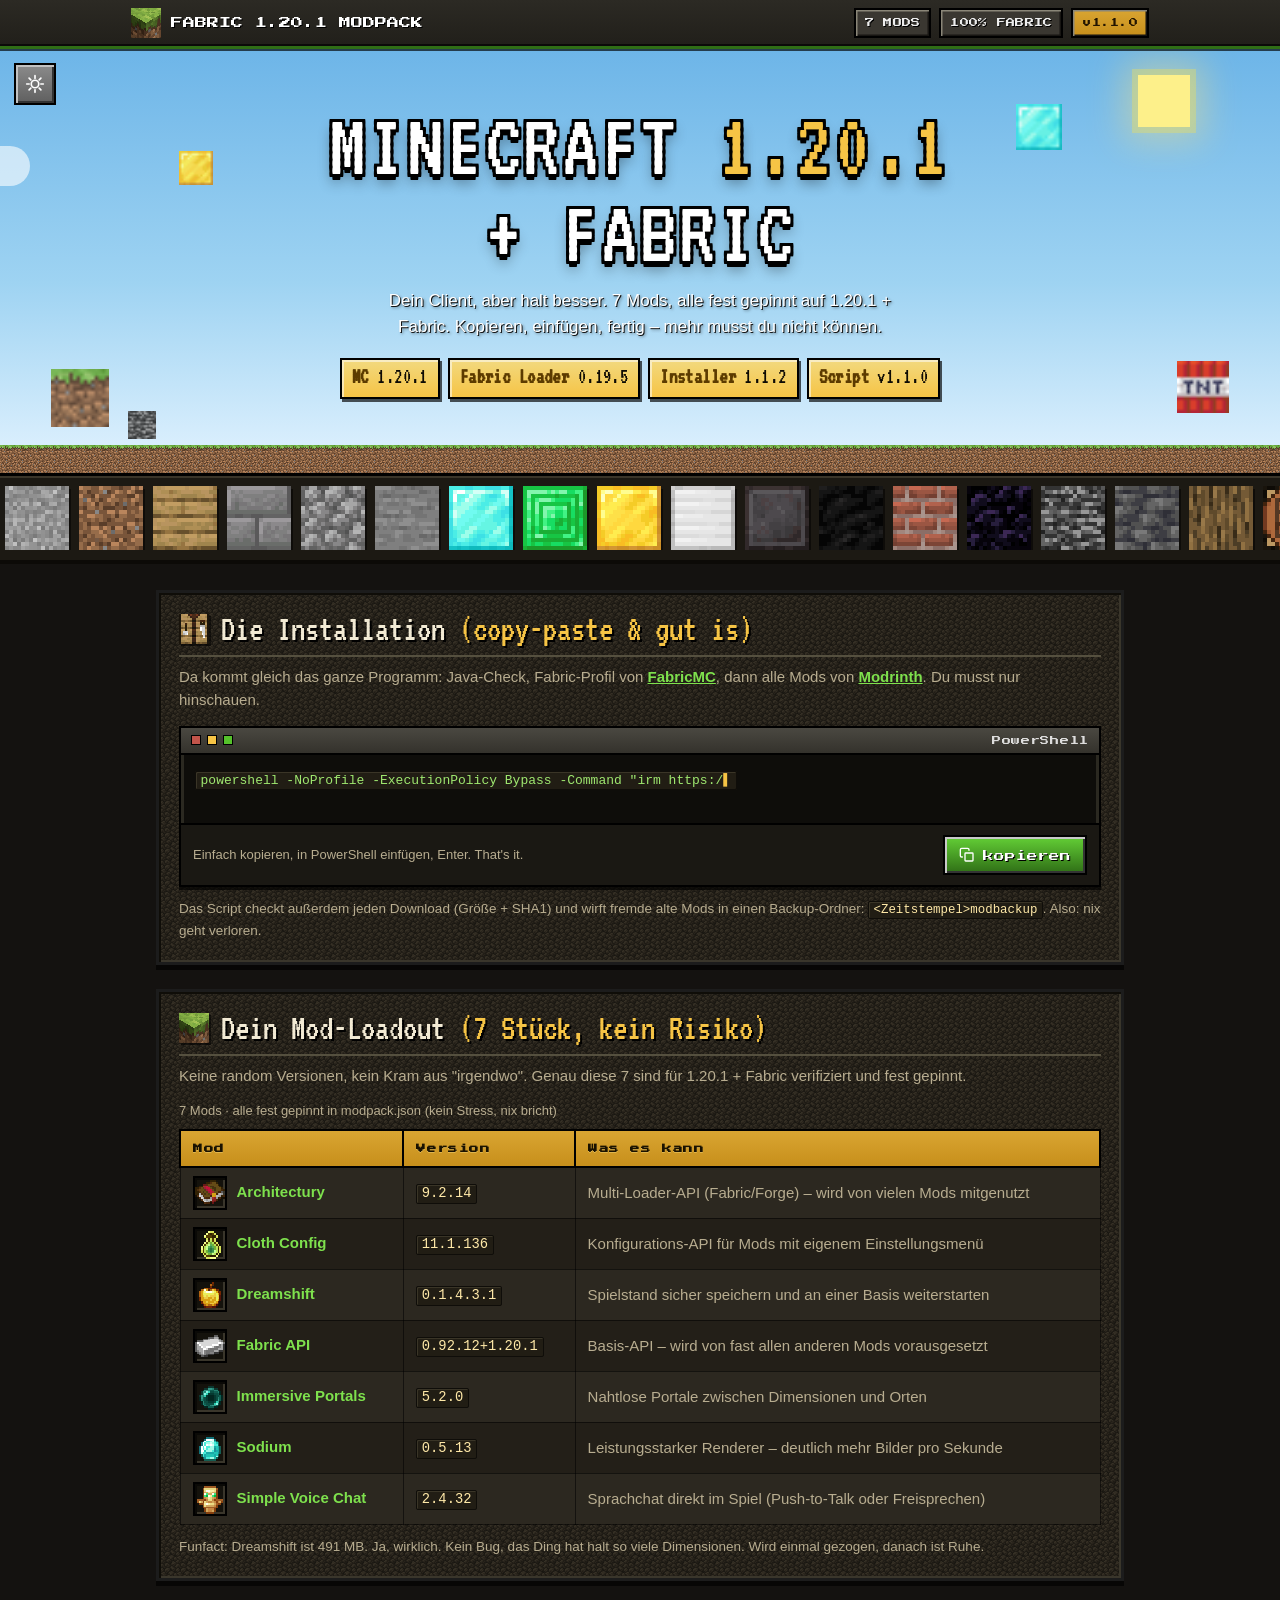
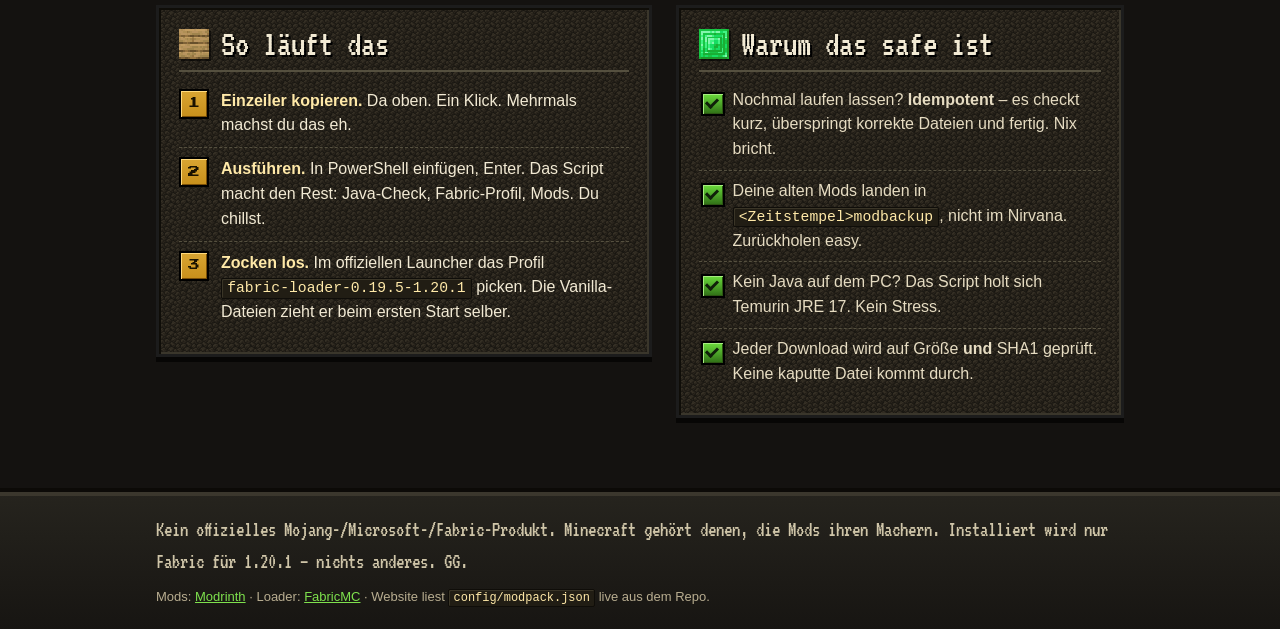
==== commit 3ee6b3d7: "Website: echte Mojang-Texturen (1.20.1 Client), Minecraft-UI, Tag/Nacht, Block-Marquee, 8-Klaessler-" ====
--- a/docs/index.html
+++ b/docs/index.html
@@ -3,133 +3,202 @@
 <head>
 <meta charset="utf-8">
 <meta name="viewport" content="width=device-width, initial-scale=1">
-<title>Fabric 1.20.1 Modpack – Installer</title>
-<link rel="icon" href="data:image/svg+xml,%3Csvg xmlns='http://www.w3.org/2000/svg' viewBox='0 0 16 16'%3E%3Crect width='16' height='16' fill='%236fae43'/%3E%3Crect width='16' height='4' fill='%234e7d2c'/%3E%3C/svg%3E">
+<title>Fabric 1.20.1 Modpack – dein Client, aber besser</title>
+<link rel="icon" href="assets/mc/pack.png">
+<link rel="preconnect" href="https://fonts.googleapis.com">
+<link rel="preconnect" href="https://fonts.gstatic.com" crossorigin>
+<link href="https://fonts.googleapis.com/css2?family=Press+Start+2P&family=VT323&display=swap" rel="stylesheet">
 <link rel="stylesheet" href="style.css">
 </head>
 <body>
 
-<header class="topbar">
-  <div class="brand">
-    <svg viewBox="0 0 24 24" class="brand-ico" aria-hidden="true">
-      <rect x="3" y="3" width="18" height="18" fill="#6fae43" stroke="#4e7d2c" stroke-width="2"/>
-      <rect x="6" y="6" width="12" height="3" fill="#4e7d2c"/>
-      <rect x="6" y="15" width="12" height="3" fill="#8fd265"/>
-      <rect x="6" y="9" width="3" height="3" fill="#8fd265"/>
-      <rect x="15" y="12" width="3" height="3" fill="#4e7d2c"/>
-    </svg>
-    <span>Fabric&nbsp;1.20.1&nbsp;Modpack</span>
-  </div>
-  <span class="chip chip-gold" id="chipScript">Installer-Script v…</span>
+<!-- ======== Kopfzeile ======== -->
+<header class="bar">
+  <div class="bar-in">
+    <a class="brand" href="#top">
+      <img src="assets/mc/pack.png" alt="" class="pix">
+      <span>FABRIC 1.20.1 MODPACK</span>
+    </a>
+    <div class="bar-right">
+      <span class="stat" title="Alles in einer Konfiguration">7 MODS</span>
+      <span class="stat" title="Kein Forge, kein Quatsch">100% FABRIC</span>
+      <span class="stat gold" id="chipScript">v1.1.0</span>
+    </div>
+  </div>
 </header>
 
-<div class="grass" aria-hidden="true"></div>
+<!-- ======== Hero: Mini-Minecraft-Landschaft ======== -->
+<section class="hero" id="top">
+  <button id="daynight" class="sun-btn" type="button" aria-label="Tag/Nacht umschalten">
+    <svg viewBox="0 0 24 24" id="icoSun"><circle cx="12" cy="12" r="4.5"/><path d="M12 2v3M12 19v3M2 12h3M19 12h3M4.9 4.9l2.1 2.1M17 17l2.1 2.1M19.1 4.9L17 7M7 17l-2.1 2.1"/></svg>
+    <svg viewBox="0 0 24 24" id="icoMoon"><path d="M20 15.5A8.5 8.5 0 0 1 8.5 4a8.5 8.5 0 1 0 11.5 11.5z"/></svg>
+  </button>
+  <div class="stars" aria-hidden="true"></div>
+  <div class="moon" aria-hidden="true"></div>
+  <div class="sun" aria-hidden="true"></div>
+  <div class="cloud c1" aria-hidden="true"></div>
+  <div class="cloud c2" aria-hidden="true"></div>
+  <div class="cloud c3" aria-hidden="true"></div>
+
+  <img class="fb f1" src="assets/mc/grass_block_side.png" alt="">
+  <img class="fb f2" src="assets/mc/diamond_block.png" alt="">
+  <img class="fb f3" src="assets/mc/tnt_side.png" alt="">
+  <img class="fb f4" src="assets/mc/gold_block.png" alt="">
+  <img class="fb f5" src="assets/mc/bedrock.png" alt="">
+
+  <div class="hero-in">
+    <h1>MINECRAFT <span class="y">1.20.1</span><br>+ FABRIC</h1>
+    <p class="tag">Dein Client, aber halt besser. 7 Mods, alle fest gepinnt auf
+       1.20.1 + Fabric. Kopieren, einfügen, fertig – mehr musst du nicht können.</p>
+    <div class="facts" id="facts"></div>
+  </div>
+  <div class="h-grass" aria-hidden="true"></div>
+  <div class="h-dirt" aria-hidden="true"></div>
+</section>
+
+<!-- ======== Block-Marquee ======== -->
+<div class="marquee-wrap" aria-hidden="true">
+  <div class="marquee">
+    <div class="mq-track">
+      <img class="mq-ico" src="assets/mc/grass_block_top.png" alt=""><img class="mq-ico" src="assets/mc/dirt.png" alt=""><img class="mq-ico" src="assets/mc/oak_planks.png" alt=""><img class="mq-ico" src="assets/mc/stone_bricks.png" alt=""><img class="mq-ico" src="assets/mc/cobblestone.png" alt=""><img class="mq-ico" src="assets/mc/stone.png" alt=""><img class="mq-ico" src="assets/mc/diamond_block.png" alt=""><img class="mq-ico" src="assets/mc/emerald_block.png" alt=""><img class="mq-ico" src="assets/mc/gold_block.png" alt=""><img class="mq-ico" src="assets/mc/iron_block.png" alt=""><img class="mq-ico" src="assets/mc/netherite_block.png" alt=""><img class="mq-ico" src="assets/mc/coal_block.png" alt=""><img class="mq-ico" src="assets/mc/bricks.png" alt=""><img class="mq-ico" src="assets/mc/obsidian.png" alt=""><img class="mq-ico" src="assets/mc/bedrock.png" alt=""><img class="mq-ico" src="assets/mc/deepslate.png" alt=""><img class="mq-ico" src="assets/mc/oak_log.png" alt=""><img class="mq-ico" src="assets/mc/crafting_table_top.png" alt=""><img class="mq-ico" src="assets/mc/glowstone.png" alt=""><img class="mq-ico" src="assets/mc/amethyst_block.png" alt=""><img class="mq-ico" src="assets/mc/copper_block.png" alt=""><img class="mq-ico" src="assets/mc/tnt_side.png" alt=""><img class="mq-ico" src="assets/mc/blackstone.png" alt=""><img class="mq-ico" src="assets/mc/mossy_cobblestone.png" alt="">
+      <img class="mq-ico" src="assets/mc/grass_block_top.png" alt=""><img class="mq-ico" src="assets/mc/dirt.png" alt=""><img class="mq-ico" src="assets/mc/oak_planks.png" alt=""><img class="mq-ico" src="assets/mc/stone_bricks.png" alt=""><img class="mq-ico" src="assets/mc/cobblestone.png" alt=""><img class="mq-ico" src="assets/mc/stone.png" alt=""><img class="mq-ico" src="assets/mc/diamond_block.png" alt=""><img class="mq-ico" src="assets/mc/emerald_block.png" alt=""><img class="mq-ico" src="assets/mc/gold_block.png" alt=""><img class="mq-ico" src="assets/mc/iron_block.png" alt=""><img class="mq-ico" src="assets/mc/netherite_block.png" alt=""><img class="mq-ico" src="assets/mc/coal_block.png" alt=""><img class="mq-ico" src="assets/mc/bricks.png" alt=""><img class="mq-ico" src="assets/mc/obsidian.png" alt=""><img class="mq-ico" src="assets/mc/bedrock.png" alt=""><img class="mq-ico" src="assets/mc/deepslate.png" alt=""><img class="mq-ico" src="assets/mc/oak_log.png" alt=""><img class="mq-ico" src="assets/mc/crafting_table_top.png" alt=""><img class="mq-ico" src="assets/mc/glowstone.png" alt=""><img class="mq-ico" src="assets/mc/amethyst_block.png" alt=""><img class="mq-ico" src="assets/mc/copper_block.png" alt=""><img class="mq-ico" src="assets/mc/tnt_side.png" alt=""><img class="mq-ico" src="assets/mc/blackstone.png" alt=""><img class="mq-ico" src="assets/mc/mossy_cobblestone.png" alt="">
+    </div>
+  </div>
+</div>
 
 <main class="wrap">
 
-  <section class="hero">
-    <h1>Minecraft <em>1.20.1</em> + Fabric</h1>
-    <p class="sub">Sieben fest gepinnte Mods von Modrinth – installiert mit dem
-       offiziellen Fabric Installer. Nur <strong>Fabric</strong>, nur
-       <strong>1.20.1</strong>, nichts anderes.</p>
-
-    <div class="facts" id="facts">
-      <span class="chip">Minecraft-Version: lädt …</span>
-    </div>
-
-    <div class="cmd">
-      <div class="cmd-label">
-        <svg viewBox="0 0 24 24" class="ic" aria-hidden="true"><path d="M4 17v2a2 2 0 0 0 2 2h12a2 2 0 0 0 2-2v-2M12 3v10m0 0l-4-4m4 4l4-4"/></svg>
-        Einzeiler-Installation (Windows PowerShell)
-      </div>
-      <div class="cmd-row">
-        <code id="oneline">powershell -NoProfile -ExecutionPolicy Bypass -Command "irm https://raw.githubusercontent.com/DeutscherCOder/fabric-1.20.1-modpack/main/install.ps1 | iex"</code>
-        <button id="copyBtn" type="button">
-          <svg viewBox="0 0 24 24" class="ic" aria-hidden="true"><rect x="9" y="9" width="12" height="12" rx="1"/><path d="M5 15H4a2 2 0 0 1-2-2V4a2 2 0 0 1 2-2h9a2 2 0 0 1 2 2v1"/></svg>
-          <span id="copyLabel">Kopieren</span>
-        </button>
-      </div>
-      <p class="cmd-hint">Das Script erkennt <code>%APPDATA%\.minecraft</code> von selbst,
-         legt das Fabric-Profil an, lädt die Mods herunter und prüft jeden Download per SHA1.
-         Fremde Mod-Jars werden vorher in einen <code>&lt;Zeitstempel&gt;modbackup</code>-Ordner
-         verschoben.</p>
+  <!-- ======== Installation ======== -->
+  <section class="mc-panel install">
+    <div class="mc-in">
+      <div class="card-head">
+        <img src="assets/mc/crafting_table_front.png" alt="" class="head-ico pix">
+        <h2>Die Installation <span class="yel">(copy-paste &amp; gut is)</span></h2>
+      </div>
+      <p class="lead">Da kommt gleich das ganze Programm: Java-Check, Fabric-Profil von
+         <a href="https://fabricmc.net" target="_blank" rel="noopener noreferrer">FabricMC</a>,
+         dann alle Mods von <a href="https://modrinth.com" target="_blank" rel="noopener noreferrer">Modrinth</a>.
+         Du musst nur hinschauen.</p>
+      <div class="cmd">
+        <div class="cmd-top">
+          <span class="dotf"></span><span class="dotf"></span><span class="dotf"></span>
+          <span class="cmd-title">PowerShell</span>
+        </div>
+        <div class="cmd-body">
+          <code id="oneline"><span class="cur">▌</span></code>
+        </div>
+        <div class="cmd-foot">
+          <span class="hint">Einfach kopieren, in PowerShell einfügen, Enter. That's it.</span>
+          <button id="copyBtn" class="mc-btn green" type="button">
+            <svg viewBox="0 0 24 24" class="ic" aria-hidden="true"><rect x="9" y="9" width="12" height="12" rx="1"/><path d="M5 15H4a2 2 0 0 1-2-2V4a2 2 0 0 1 2-2h9a2 2 0 0 1 2 2v1"/></svg>
+            <span id="copyLabel">kopieren</span>
+          </button>
+        </div>
+      </div>
+      <p class="small">Das Script checkt außerdem jeden Download (Größe + SHA1) und wirft
+         fremde alte Mods in einen Backup-Ordner: <code>&lt;Zeitstempel&gt;modbackup</code>.
+         Also: nix geht verloren.</p>
     </div>
   </section>
 
-  <section class="card" id="mods">
-    <h2>
-      <svg viewBox="0 0 24 24" class="ic" aria-hidden="true"><path d="M21 8l-9-5-9 5v8l9 5 9-5V8zM3.3 8.2L12 12.8l8.7-4.6M12 12.8V21"/></svg>
-      Enthaltene Mods
-    </h2>
-    <p class="muted" id="modStatus">Lade Modliste aus <code>modpack.json</code> …</p>
-    <div class="tablewrap">
-      <table>
-        <thead>
-          <tr><th>Mod</th><th>Version</th><th>Bemerkung</th></tr>
-        </thead>
-        <tbody id="modRows">
-          <tr><td colspan="3" class="placeholder">…</td></tr>
-        </tbody>
-      </table>
+  <!-- ======== Mods ======== -->
+  <section class="mc-panel mods" id="mods">
+    <div class="mc-in">
+      <div class="card-head">
+        <img src="assets/mc/pack.png" alt="" class="head-ico pix">
+        <h2>Dein Mod-Loadout <span class="yel">(7 Stück, kein Risiko)</span></h2>
+      </div>
+      <p class="lead">Keine random Versionen, kein Kram aus "irgendwo". Genau diese 7 sind für
+         1.20.1 + Fabric verifiziert und fest gepinnt.</p>
+      <p class="loadstatus" id="modStatus">Lade aus modpack.json …</p>
+      <div class="t-wrap">
+        <table>
+          <thead>
+            <tr><th>Mod</th><th>Version</th><th>Was es kann</th></tr>
+          </thead>
+          <tbody id="modRows">
+            <tr><td colspan="3" class="placeholder">…</td></tr>
+          </tbody>
+        </table>
+      </div>
+      <p class="small">Funfact: Dreamshift ist 491 MB. Ja, wirklich. Kein Bug, das Ding hat halt
+         so viele Dimensionen. Wird einmal gezogen, danach ist Ruhe.</p>
     </div>
-    <p class="muted note">Alle Versionen sind fest gepinnt und wurden gegen die Modrinth API
-       verifiziert. Separate Quell-/API-Jars werden ignoriert – installiert wird ausschließlich
-       die primäre <code>.jar</code>-Datei je Mod.</p>
   </section>
 
-  <div class="grid2">
-    <section class="card">
-      <h2>
-        <svg viewBox="0 0 24 24" class="ic" aria-hidden="true"><path d="M12 3v10m0 0l-4-4m4 4l4-4M4 17v2a2 2 0 0 0 2 2h12a2 2 0 0 0 2-2v-2"/></svg>
-        So installierst du
-      </h2>
-      <ol class="steps">
-        <li>
-          <span class="step-n">1</span>
-          Öffne PowerShell, füge den Einzeiler oben ein und bestätige mit Enter.
-        </li>
-        <li>
-          <span class="step-n">2</span>
-          Das Script lädt – falls nötig – Java, installiert den Fabric-Loader (aktuellste
-          Version für 1.20.1) und danach alle Mods.
-        </li>
-        <li>
-          <span class="step-n">3</span>
-          Starte den offiziellen Launcher und wähle das Profil
-          <code>fabric-loader-…-1.20.1</code>.
-        </li>
-      </ol>
+  <!-- ======== 3 Schritte + Fakt ======== -->
+  <div class="split">
+    <section class="mc-panel">
+      <div class="mc-in">
+        <div class="card-head">
+          <img src="assets/mc/oak_planks.png" alt="" class="head-ico pix">
+          <h2>So läuft das</h2>
+        </div>
+        <ol class="steps">
+          <li>
+            <span class="num">1</span>
+            <div><b>Einzeiler kopieren.</b> Da oben. Ein Klick. Mehrmals machst du das eh.</div>
+          </li>
+          <li>
+            <span class="num">2</span>
+            <div><b>Ausführen.</b> In PowerShell einfügen, Enter. Das Script macht den Rest:
+               Java-Check, Fabric-Profil, Mods. Du chillst.</div>
+          </li>
+          <li>
+            <span class="num">3</span>
+            <div><b>Zocken los.</b> Im offiziellen Launcher das Profil
+               <code>fabric-loader-0.19.5-1.20.1</code> picken. Die Vanilla-Dateien zieht er
+               beim ersten Start selber.</div>
+          </li>
+        </ol>
+      </div>
     </section>
 
-    <section class="card">
-      <h2>
-        <svg viewBox="0 0 24 24" class="ic" aria-hidden="true"><path d="M12 22s8-3.5 8-10V5l-8-3-8 3v7c0 6.5 8 10 8 10z"/><path d="M9.5 11.5l2 2 3.5-3.5"/></svg>
-        Geprüfte Details
-      </h2>
-      <ul class="checks">
-        <li>Wiederholte Ausführung ist gefahrlos – korrekte Dateien werden übersprungen (idempotent).</li>
-        <li>Nicht benötigte Mod-Jars landen als Sicherung in <code>&lt;Zeitstempel&gt;modbackup</code>.</li>
-        <li>Jeder Download wird auf Größe und SHA1-Prüfsumme geprüft.</li>
-        <li>Sollte Java fehlen, lädt das Script automatisch Temurin&nbsp;JRE&nbsp;17.</li>
-      </ul>
+    <section class="mc-panel">
+      <div class="mc-in">
+        <div class="card-head">
+          <img src="assets/mc/emerald_block.png" alt="" class="head-ico pix">
+          <h2>Warum das safe ist</h2>
+        </div>
+        <ul class="facts-list">
+          <li>Nochmal laufen lassen? <b>Idempotent</b> – es checkt kurz, überspringt korrekte
+              Dateien und fertig. Nix bricht.</li>
+          <li>Deine alten Mods landen in <code>&lt;Zeitstempel&gt;modbackup</code>, nicht im
+              Nirvana. Zurückholen easy.</li>
+          <li>Kein Java auf dem PC? Das Script holt sich Temurin JRE 17. Kein Stress.</li>
+          <li>Jeder Download wird auf Größe <b>und</b> SHA1 geprüft. Keine kaputte Datei kommt
+              durch.</li>
+        </ul>
+      </div>
     </section>
   </div>
 
 </main>
 
-<footer>
-  <span>Fabric 1.20.1 Modpack – Installer für Windows</span>
-  <span class="muted">Kein offizielles Mojang-, Microsoft- oder Fabric-Produkt. Die Mods gehören ihren Autoren.</span>
+<footer class="foot">
+  <div class="foot-in">
+    <p class="big">Kein offizielles Mojang-/Microsoft-/Fabric-Produkt. Minecraft gehört denen,
+       die Mods ihren Machern. Installiert wird nur Fabric für 1.20.1 – nichts anderes. GG.</p>
+    <p class="small">Mods: <a href="https://modrinth.com" target="_blank" rel="noopener noreferrer">Modrinth</a> ·
+       Loader: <a href="https://fabricmc.net" target="_blank" rel="noopener noreferrer">FabricMC</a> ·
+       Website liest <code>config/modpack.json</code> live aus dem Repo.</p>
+  </div>
 </footer>
 
 <script>
 (function () {
   "use strict";
 
-  var RAW = "https://raw.githubusercontent.com/DeutscherCOder/fabric-1.20.1-modpack/main/config/modpack.json";
+  var REPO    = "https://raw.githubusercontent.com/DeutscherCOder/fabric-1.20.1-modpack/main";
+  var RAW     = REPO + "/config/modpack.json";
+  var CMD     = "powershell -NoProfile -ExecutionPolicy Bypass -Command \"irm " + REPO + "/install.ps1 | iex\"";
+  var PIX     = "assets/mc/";
+  var ICONS   = ["diamond","emerald","gold_ingot","iron_ingot","netherite_ingot","experience_bottle","golden_apple","apple"];
+  var COLORS  = ["#55c22b","#f6c445","#c2544a","#7cc4ef","#d66a3a","#8a5b29","#b39bff","#3f8b1f"];
 
   function el(id) { return document.getElementById(id); }
 
+  /* ---------- Konfiguration laden (mit Fallbacks) ---------- */
   function fetchConfig() {
     var sources = [RAW, "../config/modpack.json", "./config/modpack.json"];
     var lastErr = null;
@@ -137,41 +206,30 @@
       if (!sources.length) return Promise.reject(lastErr || new Error("k.A."));
       var src = sources.shift();
       return fetch(src, { cache: "no-store" })
-        .then(function (r) {
-          if (!r.ok) throw new Error("HTTP " + r.status);
-          return r.json();
-        })
+        .then(function (r) { if (!r.ok) throw new Error("HTTP " + r.status); return r.json(); })
         .catch(function (e) { lastErr = e; return attempt(); });
     }
     return attempt();
   }
 
-  // Inline-SVG-Bausteine für die Tabellen-Zeile (keine Emojis)
-  var dotColors = ["#6fae43", "#e8b43d", "#c2544a", "#5aa2c9", "#c98a3d", "#8a5a33", "#7f6fae"];
-
+  /* ---------- Infos rendern ---------- */
   function renderFacts(cfg) {
     var v = cfg.versions || {};
     var items = [
-      ["Minecraft", v.minecraft || cfg.minecraftVersion || "1.20.1", ""],
-      ["Fabric Loader", v.loader || "0.19.5", "Stand – wird bei Installation automatisch auf die neueste gesetzt"],
-      ["Fabric Installer", v.installer || "1.1.2", ""],
-      ["Installer-Script", "v" + (v.script || cfg.scriptVersion || "1.1.0"), ""]
+      ["MC", v.minecraft || "1.20.1"],
+      ["Fabric Loader", v.loader || "0.19.5"],
+      ["Installer", v.installer || "1.1.2"],
+      ["Script", "v" + (v.script || cfg.scriptVersion || "1.1.0")]
     ];
     var wrap = el("facts");
     wrap.innerHTML = "";
     items.forEach(function (it) {
-      var chip = document.createElement("span");
-      chip.className = "chip";
-      chip.innerHTML = "<b>" + it[0] + ":</b> " + it[1];
-      if (it[2]) {
-        chip.title = it[2];
-        chip.classList.add("chip-tip");
-      }
-      wrap.appendChild(chip);
+      var c = document.createElement("span");
+      c.className = "fact-chip";
+      c.innerHTML = "<b>" + it[0] + "</b> " + it[1];
+      wrap.appendChild(c);
     });
-    var s = el("chipScript");
-    var sv = v.script || cfg.scriptVersion;
-    s.textContent = sv ? "Installer-Script v" + sv : "Installer-Script";
+    el("chipScript").textContent = "v" + (v.script || cfg.scriptVersion || "1.1.0");
   }
 
   function renderMods(cfg) {
@@ -180,14 +238,18 @@
     tbody.innerHTML = "";
     mods.forEach(function (m, i) {
       var tr = document.createElement("tr");
-      var dot = dotColors[i % dotColors.length];
-
       var tdName = document.createElement("td");
       tdName.className = "mod";
-      var dotEl = document.createElement("span");
-      dotEl.className = "dot";
-      dotEl.style.background = dot;
-      tdName.appendChild(dotEl);
+
+      var slot = document.createElement("span");
+      slot.className = "slot";
+      var img = document.createElement("img");
+      img.className = "row-ico pix";
+      img.alt = "";
+      img.src = PIX + (m.icon || ICONS[i % ICONS.length]) + ".png";
+      slot.appendChild(img);
+      tdName.appendChild(slot);
+
       var link = document.createElement("a");
       link.href = "https://modrinth.com/mod/" + encodeURIComponent(m.slug);
       link.target = "_blank";
@@ -201,7 +263,7 @@
       tdVer.appendChild(ver);
 
       var tdNote = document.createElement("td");
-      tdNote.className = "note-cell";
+      tdNote.className = "note";
       tdNote.textContent = m.bemerkung || "–";
 
       tr.appendChild(tdName);
@@ -209,54 +271,92 @@
       tr.appendChild(tdNote);
       tbody.appendChild(tr);
     });
-  }
-
-  function failMods(msg) {
-    el("modStatus").innerHTML = "Modliste konnte nicht geladen werden. Fallback siehe " +
-      '<a href="https://github.com/DeutscherCOder/fabric-1.20.1-modpack/blob/main/config/modpack.json" target="_blank" rel="noopener noreferrer">modpack.json</a>.' +
-      "<br><span class=\"err\">" + msg + "</span>";
-    el("modRows").innerHTML = '<tr><td colspan="3" class="placeholder">Laden fehlgeschlagen</td></tr>';
+    el("modStatus").textContent = mods.length + " Mods · alle fest gepinnt in modpack.json (kein Stress, nix bricht)";
   }
 
   fetchConfig().then(function (cfg) {
-    var count = (cfg.mods || []).length;
-    el("modStatus").textContent = count + " Mods – fest gepinnt in modpack.json";
     renderFacts(cfg);
     renderMods(cfg);
   }).catch(function (e) {
-    failMods(String(e && e.message ? e.message : e));
+    el("modStatus").innerHTML = "Modliste kaputt geladen. Schau in die <a href=\"" + REPO +
+      "/blob/main/config/modpack.json\" target=\"_blank\" rel=\"noopener noreferrer\">modpack.json</a>.";
+    el("modRows").innerHTML = '<tr><td colspan="3" class="placeholder">Laden fail</td></tr>';
   });
 
-  // Kopieren-Button (mit Legacy-Fallback für ältere Browser)
+  /* ---------- Tipp-Animation für den Befehl ---------- */
   var codeEl = el("oneline");
-  var copyBtn = el("copyBtn");
-  var copyLabel = el("copyLabel");
+  var timer = null;
+  function typeIt() {
+    var i = 0, shown = 0;
+    var cursor = '<span class="cur">▌</span>';
+    clearInterval(timer);
+    timer = setInterval(function () {
+      i++;
+      shown = i;
+      codeEl.innerHTML = CMD.slice(0, shown).replace(/&/g, "&amp;").replace(/</g, "&lt;").replace(/>/g, "&gt;") + cursor;
+      if (i >= CMD.length) { clearInterval(timer); codeEl.innerHTML = codeEl.innerHTML.replace(cursor, '<span class="cur blink">▌</span>'); }
+    }, 16);
+  }
+  window.addEventListener("load", function () { setTimeout(typeIt, 400); });
+
+  /* ---------- Kopieren + Block-Confetti ---------- */
+  var copyBtn  = el("copyBtn");
+  var copyLbl  = el("copyLabel");
   copyBtn.addEventListener("click", function () {
-    var done = function () {
-      copyLabel.textContent = "Kopiert";
-      copyBtn.classList.add("done");
+    function done() {
+      copyLbl.textContent = "gg, kopiert!";
+      copyBtn.classList.add("good");
+      confettiBurst();
       setTimeout(function () {
-        copyLabel.textContent = "Kopieren";
-        copyBtn.classList.remove("done");
+        copyLbl.textContent = "kopieren";
+        copyBtn.classList.remove("good");
       }, 1800);
-    };
+    }
+    function legacy() {
+      var ta = document.createElement("textarea");
+      ta.value = CMD;
+      ta.style.position = "fixed"; ta.style.opacity = "0";
+      document.body.appendChild(ta);
+      ta.select();
+      try { document.execCommand("copy"); } catch (e) {}
+      document.body.removeChild(ta);
+    }
     if (navigator.clipboard && navigator.clipboard.writeText) {
-      navigator.clipboard.writeText(codeEl.textContent).then(done, function () { legacyCopy(); done(); });
-    } else {
-      legacyCopy();
-      done();
+      navigator.clipboard.writeText(CMD).then(done, function () { legacy(); done(); });
+    } else { legacy(); done(); }
+  });
+
+  function confettiBurst() {
+    var box = document.createElement("div");
+    box.className = "fx";
+    document.body.appendChild(box);
+    for (var i = 0; i < 36; i++) {
+      var s = document.createElement("span");
+      var sz = 6 + Math.floor(Math.random() * 10);
+      s.style.left = (2 + Math.random() * 96) + "vw";
+      s.style.width = sz + "px";
+      s.style.height = sz + "px";
+      s.style.background = COLORS[Math.floor(Math.random() * COLORS.length)];
+      s.style.animationDelay = (Math.random() * 0.35) + "s";
+      s.style.animationDuration = (1.3 + Math.random() * 1.2) + "s";
+      s.style.transform = "rotate(" + Math.floor(Math.random() * 360) + "deg)";
+      box.appendChild(s);
     }
+    setTimeout(function () { box.remove(); }, 3500);
+  }
+
+  /* ---------- Tag/Nacht ---------- */
+  var dn = el("daynight");
+  function applyNight(n) {
+    document.body.classList.toggle("night", n);
+    try { localStorage.setItem("mcp-night", n ? "1" : "0"); } catch (e) {}
+  }
+  dn.addEventListener("click", function () {
+    applyNight(!document.body.classList.contains("night"));
   });
-  function legacyCopy() {
-    var ta = document.createElement("textarea");
-    ta.value = codeEl.textContent;
-    ta.style.position = "fixed";
-    ta.style.opacity = "0";
-    document.body.appendChild(ta);
-    ta.select();
-    try { document.execCommand("copy"); } catch (e) {}
-    document.body.removeChild(ta);
-  }
+  var saved = null;
+  try { saved = localStorage.getItem("mcp-night"); } catch (e) {}
+  if (saved === "1") applyNight(true);
 })();
 </script>
 </body>
--- a/docs/style.css
+++ b/docs/style.css
@@ -1,70 +1,89 @@
 /* =====================================================================
    Fabric 1.20.1 Modpack – Website
-   Bewusst "handgebauter" Look: harte Kanten, Gras-/Erdtöne, Pixel-Streifen.
+   Echte Mojang-Texturen (aus dem offiziellen 1.20.1-Client), Minecraft-
+   UI-Look, keine generischen AI-Design. Zielgruppe: 8. Klasse. GG.
    ===================================================================== */
 
 :root {
-  --bg:      #17150f;
-  --bg-2:    #1d1a12;
-  --panel:   #211e15;
-  --panel-2: #262219;
-  --line:    #3b3523;
-  --line-2:  #4a4230;
-  --ink:     #ece5d1;
-  --muted:   #9d9076;
-  --grass:   #6fae43;
-  --grass-d: #4e7d2c;
-  --grass-l: #8fd265;
-  --gold:    #e8b43d;
-  --gold-d:  #b07f1d;
-  --red:     #c2544a;
-  --stone:   #564e3a;
+  --grass:    #55c22b;
+  --grass-d:  #2f6e16;
+  --grass-l:  #7ee14d;
+  --sky:      #6db5e8;
+  --sky-hi:   #e3f3ff;
+  --sky-night:#0b1026;
+  --dirt:     #8a5b29;
+  --dirt-d:   #5b3818;
+  --stone:    #9a9a9a;
+  --stone-d:  #5d5d5d;
+  --gold:     #f6c445;
+  --gold-d:   #c78f1b;
+  --red:      #c2544a;
+  --panel:    #3a3731;
+  --panel-hi: #8a8678;
+  --panel-d:  #171512;
+  --ink:      #f2ead4;
+  --muted:    #b8ad90;
+  --edge:     #000b;
+  --font-head: "VT323", "Courier New", monospace;
+  --font-tiny: "Press Start 2P", "Courier New", monospace;
+  --font-body: "Segoe UI", Roboto, "Helvetica Neue", Arial, sans-serif;
 }
 
 * { box-sizing: border-box; }
 
-html, body {
+html { scroll-behavior: smooth; }
+
+body {
   margin: 0;
-  padding: 0;
-}
-
-body {
-  background-color: var(--bg);
-  background-image:
-    repeating-linear-gradient(0deg, rgba(255,255,255,0.013) 0 1px, transparent 1px 44px),
-    repeating-linear-gradient(90deg, rgba(255,255,255,0.013) 0 1px, transparent 1px 44px);
+  background: #141210;
   color: var(--ink);
-  font-family: "Segoe UI", Roboto, "Helvetica Neue", Arial, sans-serif;
+  font-family: var(--font-body);
   font-size: 16px;
   line-height: 1.55;
 }
 
+img { -webkit-user-drag: none; user-select: none; }
+
+.pix { image-rendering: pixelated; image-rendering: crisp-edges; }
+
 a { color: var(--grass-l); }
-a:hover { color: #b3ee8d; }
+a:hover { color: #c6ff9e; }
 
 code {
-  font-family: "Cascadia Mono", Consolas, "Courier New", monospace;
-  font-size: 0.9em;
-  background: #14120b;
-  border: 1px solid var(--line);
-  border-bottom-color: var(--line-2);
-  border-radius: 3px;
-  padding: 0.1em 0.35em;
-  color: #d9d2b6;
-}
-
-/* ------------------------------------------------------------------ */
-/* Kopfzeile                                                          */
-/* ------------------------------------------------------------------ */
-
-.topbar {
+  font-family: "Consolas", "Cascadia Mono", "Courier New", monospace;
+  background: #211d14;
+  border: 1px solid #0008;
+  box-shadow: inset 1px 1px 0 #3a3527;
+  border-radius: 2px;
+  padding: 0.08em 0.35em;
+  font-size: 0.92em;
+  color: #ffe9a8;
+  white-space: nowrap;
+}
+
+:focus-visible { outline: 2px dashed var(--gold); outline-offset: 2px; }
+
+/* =====================================================================
+   Kopfzeile
+   ===================================================================== */
+
+.bar {
+  position: sticky;
+  top: 0;
+  z-index: 50;
+  background: linear-gradient(#2c2a24, #211f1a);
+  border-bottom: 3px solid var(--grass-d);
+  box-shadow: inset 0 -2px 0 #000a, 0 2px 0 #000a;
+}
+
+.bar-in {
+  max-width: 1050px;
+  margin: 0 auto;
   display: flex;
   align-items: center;
   justify-content: space-between;
   gap: 12px;
-  padding: 12px 20px;
-  background: #1d1a12;
-  border-bottom: 3px solid var(--gold-d);
+  padding: 8px 16px;
   flex-wrap: wrap;
 }
 
@@ -72,348 +91,577 @@
   display: flex;
   align-items: center;
   gap: 10px;
-  font-weight: 700;
-  font-size: 18px;
+  text-decoration: none;
+  font-family: var(--font-tiny);
+  font-size: 12px;
+  color: #fff;
+  text-shadow: 1px 1px 0 #000;
+}
+
+.brand img { width: 30px; height: 30px; }
+
+.bar-right { display: flex; gap: 8px; flex-wrap: wrap; }
+
+.stat {
+  font-family: var(--font-tiny);
+  font-size: 9px;
+  color: #eee;
+  background: var(--panel);
+  border: 2px solid #000;
+  box-shadow: inset 1.5px 1.5px 0 var(--panel-hi), inset -1.5px -1.5px 0 var(--panel-d);
+  padding: 6px 9px;
+  text-shadow: 1px 1px 0 #000;
   letter-spacing: 0.03em;
 }
-
-.brand-ico {
-  width: 26px;
-  height: 26px;
+.stat.gold {
+  background: linear-gradient(#d9a532, var(--gold-d));
+  color: #231500;
+  text-shadow: none;
+}
+
+/* =====================================================================
+   Hero – Mini-Minecraft-Landschaft
+   ===================================================================== */
+
+.hero {
+  position: relative;
+  overflow: hidden;
+  background: linear-gradient(var(--sky) 0%, #9ed3f2 55%, var(--sky-hi) 100%);
+  transition: background 0.5s ease;
+}
+
+/* ---- Sonne / Mond / Sterne ---- */
+.sun {
+  position: absolute;
+  top: 26px;
+  right: 7%;
+  width: 52px;
+  height: 52px;
+  background: #fdf08a;
+  box-shadow: 0 0 0 6px #f6e14a55, 0 0 34px 14px #ffe27a66;
+  z-index: 1;
+}
+.moon {
+  position: absolute;
+  top: 26px;
+  right: 7%;
+  width: 46px;
+  height: 46px;
+  background: #e9e9df;
+  box-shadow:
+    inset -10px -8px 0 0 #b9b9ab,
+    inset 12px 10px 0 0 #ffffff88,
+    0 0 22px 8px #cfe0ff66;
+  opacity: 0;
+  transition: opacity 0.5s ease;
+  z-index: 1;
+}
+.stars {
+  position: absolute;
+  inset: 0;
+  z-index: 0;
+  background-image:
+    radial-gradient(#fff 1px, transparent 1.6px),
+    radial-gradient(#ffd 1px, transparent 1.6px);
+  background-size: 74px 74px, 117px 117px;
+  background-position: 0 0, 34px 52px;
+  opacity: 0;
+  transition: opacity 0.5s ease;
+  pointer-events: none;
+}
+
+/* ---- Wolken ---- */
+.cloud {
+  position: absolute;
+  z-index: 1;
+  background: #ffffffcc;
+  width: 150px;
+  height: 40px;
+  border-radius: 40px;
+  box-shadow:
+    34px 12px 0 #ffffffbb,
+    -30px 14px 0 #ffffffaa,
+    70px 4px 0 #ffffffcc;
+  opacity: 0.75;
+  animation: drift linear infinite;
+}
+.c1 { top: 22%; left: -190px;  animation-duration: 90s; }
+.c2 { top: 9%;  left: -240px;  animation-duration: 130s; animation-delay: -40s; transform: scale(0.7); }
+.c3 { top: 34%; left: -160px;  animation-duration: 160s; transform: scale(0.55); opacity: 0.5; }
+@keyframes drift { to { transform: translateX(130vw); } }
+
+/* ---- schwebende Blöcke ---- */
+.fb {
+  position: absolute;
+  z-index: 1;
+  opacity: 0.92;
+  animation: bob ease-in-out infinite;
+}
+.f1 { width: 58px; height: 58px; left: 4%;   bottom: 46px; animation-duration: 5s; }
+.f2 { width: 46px; height: 46px; top: 13%;   right: 17%;  animation-duration: 6s;  animation-delay: -1.2s; }
+.f3 { width: 52px; height: 52px; right: 4%;  bottom: 60px; animation-duration: 5.5s; animation-delay: -2.1s; }
+.f4 { width: 34px; height: 34px; top: 24%;   left: 14%;   animation-duration: 7s;  animation-delay: -3s; }
+.f5 { width: 28px; height: 28px; left: 10%;  bottom: 34px; animation-duration: 6.4s; animation-delay: -0.5s; }
+@keyframes bob {
+  0%, 100% { transform: translateY(0) rotate(0deg); }
+  50%      { transform: translateY(-16px) rotate(4deg); }
+}
+
+/* ---- Inhalt ---- */
+.hero-in {
+  position: relative;
+  z-index: 3;
+  max-width: 900px;
+  margin: 0 auto;
+  padding: 54px 18px 74px;
+  text-align: center;
+}
+
+.hero h1 {
+  font-family: var(--font-head);
+  font-weight: 400;
+  font-size: clamp(44px, 9.5vw, 92px);
+  line-height: 0.95;
+  margin: 0 0 10px;
+  color: #fff;
+  text-shadow:
+    3px 3px 0 #000, -3px 3px 0 #000, 3px -3px 0 #000, -3px -3px 0 #000,
+    0 6px 0 #000,  0 8px 14px rgba(0,0,0,0.45);
+  letter-spacing: 0.02em;
+}
+.hero h1 .y { color: var(--gold); }
+
+.tag {
+  max-width: 56ch;
+  margin: 0 auto 18px;
+  font-size: 17px;
+  color: #fff;
+  text-shadow: 1px 1px 0 #141414, 2px 2px 3px rgba(0,0,0,0.4);
+}
+
+.facts { display: flex; flex-wrap: wrap; gap: 8px; justify-content: center; }
+
+.fact-chip {
+  font-family: var(--font-head);
+  font-size: 21px;
+  color: #0d0a03;
+  background: linear-gradient(180deg, #f2d97f, var(--gold));
+  border: 2px solid #000;
+  box-shadow: inset 2px 2px 0 #fff8, 2px 3px 0 #000a;
+  padding: 1px 10px 3px;
+  letter-spacing: 0.02em;
+}
+.fact-chip b { color: #5c3b00; }
+
+/* ---- Gras am unteren Rand ---- */
+.h-grass {
+  position: absolute;
+  left: 0; right: 0; bottom: 12px;
+  height: 16px;
+  z-index: 2;
+  background: url("assets/mc/grass_block_side.png") repeat-x left bottom;
+  image-rendering: pixelated;
+}
+.h-dirt {
+  position: absolute;
+  left: 0; right: 0; bottom: 0;
+  height: 12px;
+  z-index: 2;
+  background: url("assets/mc/dirt.png") repeat-x;
+  image-rendering: pixelated;
+  box-shadow: 0 2px 4px #0008;
+}
+
+/* ---- Tag/Nacht Button ---- */
+.sun-btn {
+  position: absolute;
+  top: 14px;
+  left: 14px;
+  z-index: 6;
+  width: 42px;
+  height: 42px;
+  padding: 9px;
+  cursor: pointer;
+  background: linear-gradient(#8b8b8b, #5f5f5f);
+  border: 2px solid #000;
+  box-shadow: inset 2px 2px 0 #c2c2c2, inset -2px -2px 0 #333;
+}
+.sun-btn svg {
+  width: 100%;
+  height: 100%;
+  fill: none;
+  stroke: #fff;
+  stroke-width: 2;
+  stroke-linecap: round;
+  stroke-linejoin: round;
+}
+#icoMoon { display: none; }
+body.night #icoSun   { display: none; }
+body.night #icoMoon  { display: block; }
+
+/* ---- Nacht ---- */
+body.night .hero {
+  background: linear-gradient(var(--sky-night) 0%, #16203f 60%, #26335c 100%);
+}
+body.night .sun    { opacity: 0; }
+body.night .moon   { opacity: 1; }
+body.night .stars  { opacity: 0.9; animation: twinkle 3.5s ease-in-out infinite alternate; }
+body.night .cloud  { opacity: 0.1; }
+@keyframes twinkle { from { opacity: 0.5; } to { opacity: 1; } }
+body.night .hero h1,
+body.night .tag { color: #dbe6ff; }
+
+/* =====================================================================
+   Block-Marquee
+   ===================================================================== */
+
+.marquee-wrap {
+  background: #1c1913;
+  border-top: 3px solid #000;
+  border-bottom: 4px solid #0c0a07;
+  box-shadow: inset 0 2px 0 #3a352a;
+  overflow: hidden;
+  padding: 10px 0;
+}
+.marquee { overflow: hidden; }
+.mq-track {
+  display: flex;
+  width: max-content;
+  animation: mq 60s linear infinite;
+}
+.mq-ico {
+  width: 64px;
+  height: 64px;
+  margin: 0 5px;
+  image-rendering: pixelated;
+  filter: drop-shadow(2px 3px 0 rgba(0,0,0,0.5));
+  animation: bob-sm 3.4s ease-in-out infinite;
+}
+.mq-ico:nth-child(2n) { animation-delay: -1.7s; }
+.mq-ico:nth-child(3n) { animation-delay: -0.9s; animation-duration: 4.2s; }
+@keyframes mq { to { transform: translateX(-50%); } }
+@keyframes bob-sm { 0%,100% { transform: translateY(0); } 50% { transform: translateY(-7px); } }
+
+/* =====================================================================
+   Panels – klassischer Minecraft-UI-Look
+   ===================================================================== */
+
+.wrap {
+  max-width: 1000px;
+  margin: 0 auto;
+  padding: 26px 16px 46px;
+}
+
+.mc-panel {
+  background: linear-gradient(#8c8c8c, #737373);
+  border: 3px solid #1c1c1c;
+  box-shadow:
+    inset 3px 3px 0 #c9c9c9,
+    inset -3px -3px 0 #3c3c3c,
+    0 5px 0 #000a;
+  margin-bottom: 24px;
+}
+
+.mc-in {
+  background:
+    url("assets/mc/cobblestone.png") repeat,
+    #26221a;
+  background-blend-mode: overlay;
+  box-shadow: inset 2px 2px 0 #0f0d08, inset -2px -2px 0 #3a362b;
+  padding: 18px 20px 20px;
+}
+
+.card-head {
+  display: flex;
+  align-items: center;
+  gap: 12px;
+  border-bottom: 2px solid #55503f;
+  padding-bottom: 8px;
+  margin-bottom: 8px;
+}
+
+.head-ico {
+  width: 30px;
+  height: 30px;
   flex: 0 0 auto;
-  filter: drop-shadow(1px 2px 0 rgba(0,0,0,0.45));
-}
-
-/* Gras-Streifen als Deko unter der Kopfzeile */
-.grass {
-  height: 10px;
-  background:
-    linear-gradient(#4e7d2c, #4e7d2c) 0 0 / 100% 3px no-repeat,
-    repeating-linear-gradient(90deg,
-      #6fae43 0 14px, #63a03a 14px 22px, #7cb950 22px 32px,
-      #5d9836 32px 40px, #77b54c 40px 50px);
-  border-bottom: 3px solid #3a5f21;
-}
-
-/* ------------------------------------------------------------------ */
-/* Layout                                                             */
-/* ------------------------------------------------------------------ */
-
-.wrap {
-  max-width: 960px;
-  margin: 0 auto;
-  padding: 26px 18px 40px;
-}
-
-.grid2 {
-  display: grid;
-  grid-template-columns: 1fr 1fr;
-  gap: 18px;
-  margin-top: 18px;
-}
-
-@media (max-width: 720px) {
-  .grid2 { grid-template-columns: 1fr; }
-}
-
-/* ------------------------------------------------------------------ */
-/* Hero                                                               */
-/* ------------------------------------------------------------------ */
-
-.hero h1 {
-  margin: 8px 0 6px;
-  font-size: 34px;
-  font-weight: 800;
-  letter-spacing: 0.02em;
-}
-
-.hero h1 em {
-  font-style: normal;
-  color: var(--gold);
-  background: linear-gradient(#d9a52f, var(--gold-d));
-  -webkit-background-clip: text;
-  background-clip: text;
-  -webkit-text-fill-color: transparent;
-}
-
-.sub {
-  margin: 0 0 16px;
-  color: var(--muted);
-  max-width: 62ch;
-}
-
-.facts {
-  display: flex;
-  flex-wrap: wrap;
-  gap: 8px;
-  margin-bottom: 20px;
-}
-
-.chip {
-  display: inline-flex;
+  filter: drop-shadow(2px 2px 0 rgba(0,0,0,0.55));
+}
+
+.card-head h2 {
+  font-family: var(--font-head);
+  font-weight: 400;
+  font-size: clamp(26px, 4vw, 36px);
+  line-height: 1;
+  margin: 0;
+  color: var(--ink);
+  text-shadow: 2px 2px 0 #000;
+}
+.yel { color: var(--gold); }
+
+.lead { margin: 4px 0 14px; color: var(--muted); font-size: 15px; }
+.lead a { font-weight: 600; }
+.small { margin: 12px 0 0; color: var(--muted); font-size: 13.5px; }
+.loadstatus { margin: 0 0 8px; color: var(--muted); font-size: 13px; }
+
+/* ---- Befehlsbox (PC-Monitor style) ---- */
+.cmd {
+  background: #0e0d0a;
+  border: 2px solid #000;
+  box-shadow: inset 0 0 0 3px #2b2921, 0 3px 0 #000a;
+}
+.cmd-top {
+  display: flex;
   align-items: center;
   gap: 6px;
-  border: 1px solid var(--line-2);
-  background: var(--panel);
-  border-radius: 3px;
+  background: linear-gradient(#4a4841, #34322c);
+  border-bottom: 2px solid #000;
+  padding: 6px 10px;
+}
+.dotf { width: 10px; height: 10px; background: var(--red); border: 1px solid #000; }
+.dotf:nth-child(2) { background: var(--gold); }
+.dotf:nth-child(3) { background: var(--grass); }
+.cmd-title {
+  margin-left: auto;
+  font-family: var(--font-tiny);
+  font-size: 9px;
+  color: #ddd;
+  letter-spacing: 0.08em;
+}
+.cmd-body { padding: 12px 14px; min-height: 68px; }
+#oneline {
+  font-family: "Consolas", "Cascadia Mono", monospace;
   font-size: 13px;
-  padding: 3px 10px;
-  color: #cfc6a8;
-}
-
-.chip b { color: var(--gold); font-weight: 700; }
-.chip-gold {
-  border-color: var(--gold-d);
-  background: #2a2314;
-  color: var(--gold);
-}
-.chip-tip { cursor: help; }
-
-/* Befehls-Box */
-.cmd {
-  border: 2px solid var(--line-2);
-  border-radius: 4px;
-  background:
-    linear-gradient(180deg, rgba(111,174,67,0.06), rgba(111,174,67,0.02)),
-    var(--panel);
-  padding: 14px 16px;
-}
-
-.cmd-label {
+  color: #9fe870;
+  word-break: break-all;
+  white-space: pre-wrap;
+  line-height: 1.5;
+}
+.cur { color: var(--gold); animation: blink 1s step-end infinite; }
+.cur.blink { animation: blink 1s step-end infinite; }
+@keyframes blink { 50% { opacity: 0; } }
+.cmd-foot {
   display: flex;
   align-items: center;
-  gap: 8px;
-  font-weight: 700;
-  color: var(--grass-l);
-  margin-bottom: 8px;
-}
-
-.cmd-row {
-  display: flex;
-  gap: 10px;
+  justify-content: space-between;
+  gap: 12px;
   flex-wrap: wrap;
-}
-
-.cmd-row code {
-  flex: 1 1 420px;
-  display: block;
+  border-top: 2px solid #000;
+  background: #1a1813;
   padding: 10px 12px;
-  border: 1px solid var(--line-2);
-  border-left: 4px solid var(--grass);
-  background: #121009;
-  color: #e3dcbf;
-  white-space: pre-wrap;
-  word-break: break-all;
-  font-size: 12.5px;
-  border-radius: 3px;
-}
-
-.cmd-hint {
-  margin: 10px 0 0;
-  color: var(--muted);
-  font-size: 13.5px;
-}
-
-/* ------------------------------------------------------------------ */
-/* Buttons                                                            */
-/* ------------------------------------------------------------------ */
-
-button {
-  font: inherit;
+}
+.hint { color: var(--muted); font-size: 13px; }
+
+/* ---- MC-Buttons ---- */
+.mc-btn {
+  font-family: var(--font-tiny);
+  font-size: 10.5px;
+  color: #fff;
+  text-shadow: 1px 1px 0 #000;
+  background: linear-gradient(#8f8f8f, #6a6a6a);
+  border: 2px solid #000;
+  box-shadow: inset 2px 2px 0 #c8c8c8, inset -2px -2px 0 #333;
+  padding: 10px 14px;
   cursor: pointer;
-  border: 2px solid var(--grass-d);
-  border-bottom-width: 4px;
-  border-radius: 3px;
-  background: linear-gradient(180deg, var(--grass), var(--grass-d));
-  color: #0f1c06;
-  font-weight: 700;
-  padding: 8px 16px;
   display: inline-flex;
   align-items: center;
   gap: 8px;
-  transition: transform 0.06s ease, filter 0.12s ease;
-}
-
-button:hover { filter: brightness(1.08); }
-button:active { transform: translateY(2px); border-bottom-width: 2px; }
-button.done { background: linear-gradient(180deg, #8fd265, #5d9836); }
-
-.ic {
-  width: 18px;
-  height: 18px;
+  transition: filter 0.1s ease;
+}
+.mc-btn:hover { filter: brightness(1.14); }
+.mc-btn:active {
+  transform: translateY(2px);
+  box-shadow: inset 2px 2px 0 #5a5a5a, inset -2px -2px 0 #8f8f8f;
+}
+.mc-btn.green { background: linear-gradient(#63cf36, var(--grass-d)); }
+.mc-btn.good { background: linear-gradient(#8fe857, #4e9c26); }
+.mc-btn .ic {
+  width: 16px;
+  height: 16px;
   fill: none;
   stroke: currentColor;
-  stroke-width: 1.8;
+  stroke-width: 2;
   stroke-linecap: round;
   stroke-linejoin: round;
-  flex: 0 0 auto;
-}
-
-/* ------------------------------------------------------------------ */
-/* Karten / Sektionen                                                 */
-/* ------------------------------------------------------------------ */
-
-.card {
-  border: 2px solid var(--line);
-  border-radius: 4px;
-  background: var(--panel);
-  padding: 18px 20px;
-  margin-top: 18px;
-}
-
-.card h2 {
-  display: flex;
-  align-items: center;
-  gap: 10px;
-  margin: 0 0 10px;
-  font-size: 20px;
-  font-weight: 800;
-  letter-spacing: 0.02em;
-  padding-bottom: 8px;
-  border-bottom: 1px solid var(--line);
-}
-
-.card h2 .ic { color: var(--gold); width: 20px; height: 20px; }
-
-.muted { color: var(--muted); font-size: 14px; margin: 0 0 12px; }
-
-.note { margin-top: 12px; }
-
-.err { color: var(--red); }
-
-/* ------------------------------------------------------------------ */
-/* Mod-Tabelle                                                        */
-/* ------------------------------------------------------------------ */
-
-.tablewrap { overflow-x: auto; }
+}
+
+/* =====================================================================
+   Mod-Tabelle
+   ===================================================================== */
+
+.t-wrap { overflow-x: auto; }
 
 table {
   width: 100%;
   border-collapse: collapse;
-  font-size: 14.5px;
+  font-size: 15px;
 }
 
 thead th {
+  font-family: var(--font-tiny);
+  font-size: 9.5px;
+  letter-spacing: 0.06em;
   text-align: left;
-  font-size: 12.5px;
-  text-transform: uppercase;
-  letter-spacing: 0.08em;
-  color: var(--gold);
-  background: var(--panel-2);
-  padding: 7px 10px;
-  border: 1px solid var(--line);
+  color: #1a1200;
+  background: linear-gradient(#d9a532, var(--gold-d));
+  border: 2px solid #000;
+  padding: 10px 12px;
+  text-shadow: 0 1px 0 #ffe08a66;
 }
 
 tbody td {
-  padding: 8px 10px;
-  border: 1px solid var(--line);
-  vertical-align: top;
-}
-
-tbody tr:nth-child(odd) td { background: rgba(255,255,255,0.02); }
-tbody tr:nth-child(even) td { background: rgba(0,0,0,0.12); }
-
-td.mod {
-  display: flex;
-  align-items: center;
-  gap: 8px;
-  font-weight: 600;
-  white-space: nowrap;
-}
-
+  border: 1px solid #0008;
+  padding: 8px 12px;
+  vertical-align: middle;
+  color: #e6dcc2;
+}
+tbody tr:nth-child(odd)  td { background: #2c2820; }
+tbody tr:nth-child(even) td { background: #231f18; }
+tbody tr:hover td {
+  background: #3a4a2a;
+  color: #fff;
+}
+tbody tr:hover td .note { color: #e8e0c8; }
+
+td.mod { font-weight: 600; white-space: nowrap; display: table-cell; }
 td.mod a { text-decoration: none; }
-td.mod a:hover { text-decoration: underline; }
-
-.dot {
-  width: 10px;
-  height: 10px;
-  border-radius: 2px;
-  box-shadow: inset 0 -2px 0 rgba(0,0,0,0.35);
+td.mod a:hover { text-decoration: underline; color: #fff; }
+
+.slot {
+  display: inline-block;
+  vertical-align: middle;
+  margin-right: 10px;
+  width: 34px;
+  height: 34px;
+  background: #14120c;
+  border: 2px solid #000;
+  box-shadow: inset 2px 2px 0 #0a0906, inset -2px -2px 0 #3a362b;
+}
+.row-ico { width: 30px; height: 30px; display: block; }
+
+td code { white-space: nowrap; }
+
+.note { color: var(--muted); }
+.placeholder { text-align: center; color: var(--muted); padding: 22px; }
+
+/* =====================================================================
+   Zwei Spalten
+   ===================================================================== */
+
+.split {
+  display: grid;
+  grid-template-columns: 1.05fr 0.95fr;
+  gap: 24px;
+  align-items: start;
+}
+@media (max-width: 840px) { .split { grid-template-columns: 1fr; } }
+
+.steps { margin: 0; padding: 0; list-style: none; }
+
+.steps li {
+  display: flex;
+  gap: 12px;
+  align-items: flex-start;
+  padding: 9px 0;
+  border-bottom: 1px dashed #55503f;
+}
+.steps li:last-child { border-bottom: 0; }
+.steps b { color: #ffe9a8; }
+
+.num {
   flex: 0 0 auto;
-}
-
-.note-cell { color: var(--muted); }
-
-.placeholder { text-align: center; color: var(--muted); padding: 18px; }
-
-/* ------------------------------------------------------------------ */
-/* Schritte / Checkliste                                              */
-/* ------------------------------------------------------------------ */
-
-.steps { margin: 0; padding: 0; list-style: none; counter-reset: step; }
-
-.steps li {
-  display: flex;
-  gap: 10px;
-  align-items: baseline;
-  padding: 7px 0;
-  color: #d3cbb0;
-}
-
-.step-n {
-  flex: 0 0 auto;
-  width: 24px;
-  height: 24px;
-  display: inline-flex;
+  width: 30px;
+  height: 30px;
+  display: flex;
   align-items: center;
   justify-content: center;
-  background: var(--stone);
-  border: 1px solid var(--line-2);
-  border-bottom-width: 3px;
-  border-radius: 3px;
-  font-size: 13px;
-  font-weight: 800;
-  color: var(--ink);
-  transform: translateY(3px);
-}
-
-.checks { margin: 0; padding: 0; list-style: none; }
-
-.checks li {
+  font-family: var(--font-tiny);
+  font-size: 12px;
+  color: #1a1200;
+  background: linear-gradient(#d9a532, var(--gold-d));
+  border: 2px solid #000;
+  box-shadow: inset 1px 1px 0 #ffd97b, inset -1px -1px 0 #7a4f08;
+}
+
+.facts-list { margin: 0; padding: 0; list-style: none; }
+.facts-list li {
   position: relative;
-  padding: 7px 0 7px 28px;
-  color: #d3cbb0;
-}
-
-.checks li::before {
+  padding: 8px 0 8px 34px;
+  color: #e6dcc2;
+  border-bottom: 1px dashed #55503f;
+}
+.facts-list li:last-child { border-bottom: 0; }
+.facts-list li::before {
   content: "";
   position: absolute;
   left: 2px;
   top: 12px;
-  width: 14px;
-  height: 14px;
-  background: var(--grass);
-  border: 1px solid var(--grass-d);
-  border-radius: 3px;
-  box-shadow: inset 0 -3px 0 rgba(0,0,0,0.3);
-}
-
-.checks li::after {
+  width: 20px;
+  height: 20px;
+  background: linear-gradient(#6bdc3c, var(--grass-d));
+  border: 2px solid #000;
+  box-shadow: inset 1px 1px 0 #a6ec7f, inset -1px -1px 0 #2c5713;
+}
+.facts-list li::after {
   content: "";
   position: absolute;
-  left: 6px;
-  top: 17px;
-  width: 6px;
-  height: 3px;
-  border-left: 2px solid #10200a;
-  border-bottom: 2px solid #10200a;
+  left: 7px;
+  top: 18px;
+  width: 9px;
+  height: 5px;
+  border-left: 3px solid #10200a;
+  border-bottom: 3px solid #10200a;
   transform: rotate(-45deg);
 }
 
-/* ------------------------------------------------------------------ */
-/* Footer                                                             */
-/* ------------------------------------------------------------------ */
-
-footer {
-  border-top: 2px solid var(--line);
-  background: #14120c;
-  padding: 16px 20px;
-  display: flex;
-  flex-wrap: wrap;
-  justify-content: space-between;
-  gap: 8px;
-  font-size: 12.5px;
-  color: #b3a98d;
-}
-
-footer .muted { margin: 0; }+/* =====================================================================
+   Footer
+   ===================================================================== */
+
+.foot {
+  border-top: 4px solid #0c0a07;
+  background: linear-gradient(#26241e, #171512);
+  box-shadow: inset 0 4px 0 #3b372d;
+}
+.foot-in {
+  max-width: 1000px;
+  margin: 0 auto;
+  padding: 22px 16px;
+}
+.foot .big { margin: 0 0 8px; font-family: var(--font-head); font-size: 21px; color: #cfc5a8; }
+.foot .small { margin: 0; color: var(--muted); font-size: 13px; }
+
+/* =====================================================================
+   Confetti
+   ===================================================================== */
+
+.fx {
+  position: fixed;
+  inset: 0;
+  z-index: 99;
+  pointer-events: none;
+  overflow: hidden;
+}
+.fx span {
+  position: absolute;
+  top: -22px;
+  animation: fall linear forwards;
+}
+@keyframes fall {
+  to { transform: translateY(112vh) rotate(720deg); opacity: 0.15; }
+}
+
+/* =====================================================================
+   Kleine Screens / Motion
+   ===================================================================== */
+
+@media (max-width: 760px) {
+  .fb { display: none; }
+  .cloud { opacity: 0.5; }
+  .mq-ico { width: 52px; height: 52px; }
+  .hero-in { padding: 40px 14px 60px; }
+}
+
+@media (prefers-reduced-motion: reduce) {
+  .mq-track, .cloud, .fb, .mq-ico { animation: none !important; }
+  html { scroll-behavior: auto; }
+}
